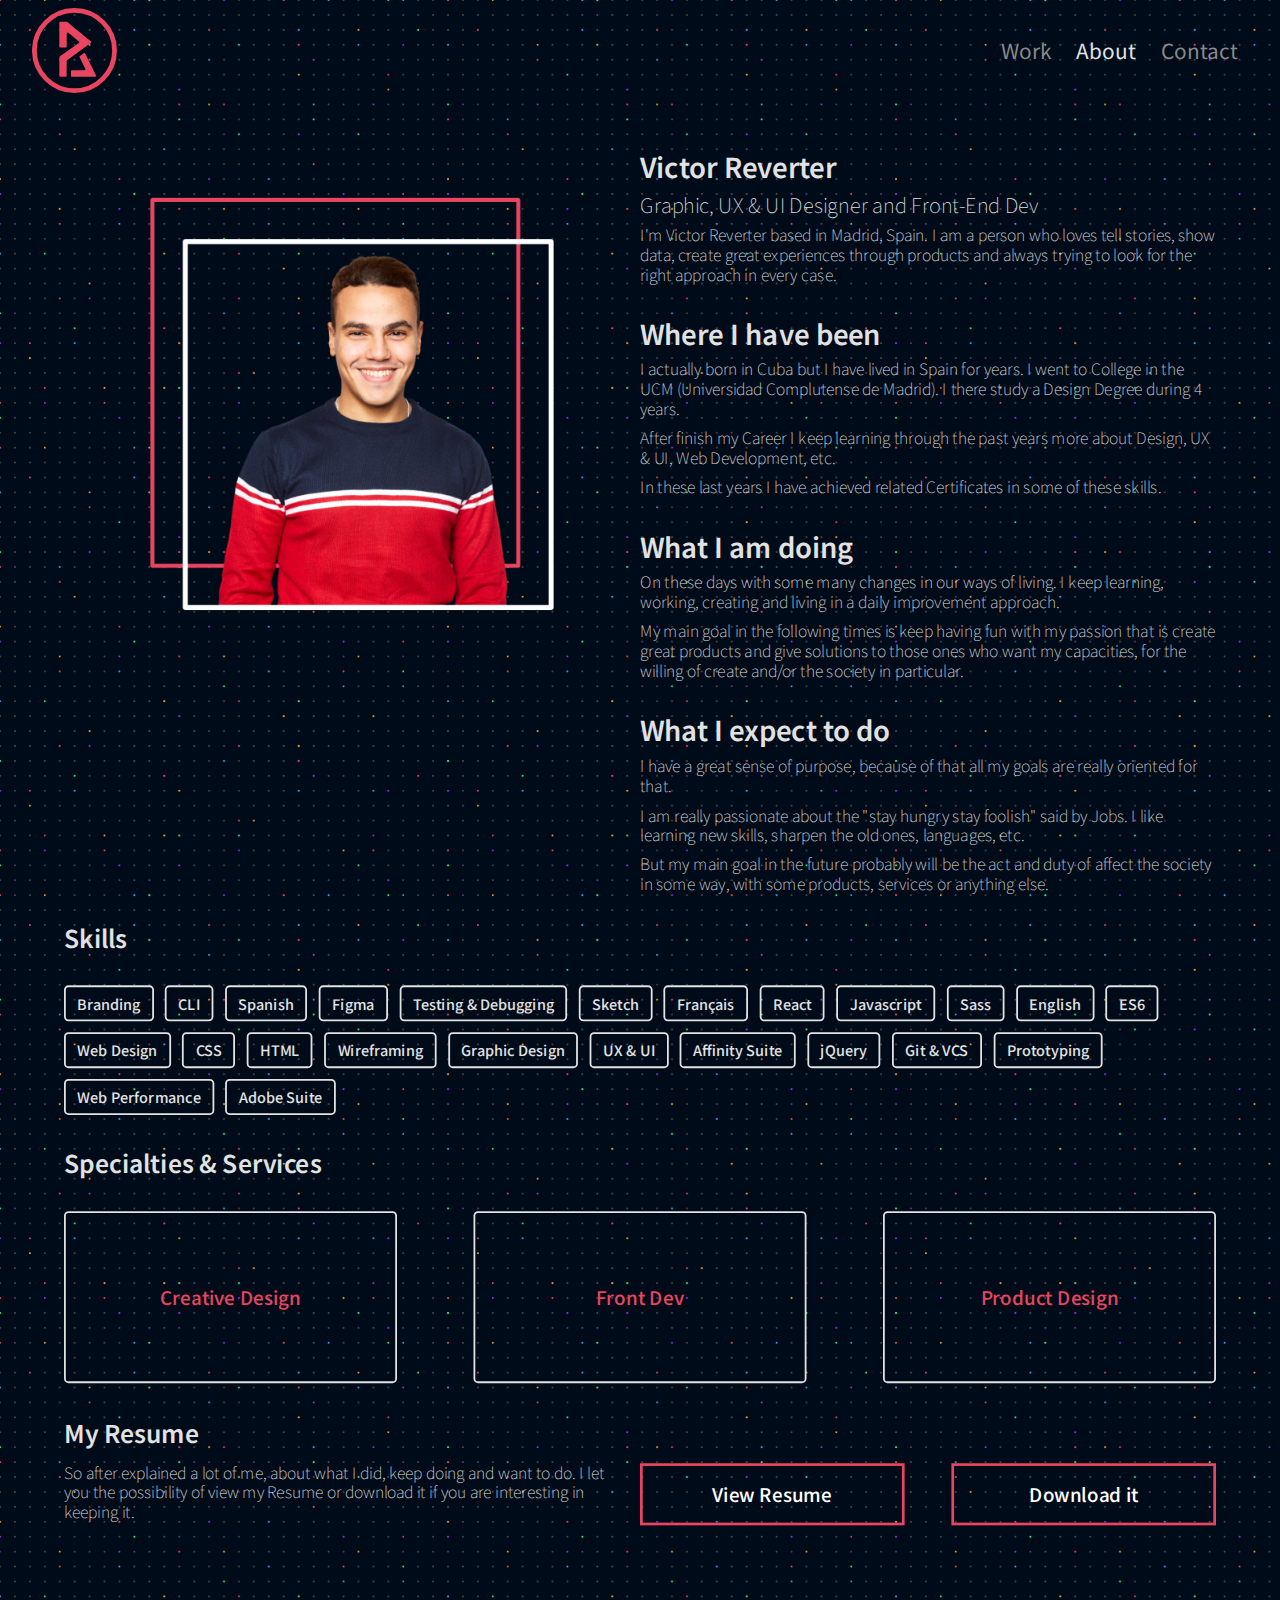
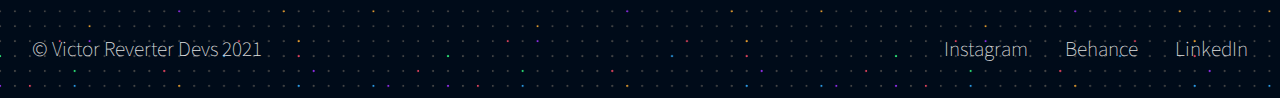
==== about.html @ 56463c19 "first commit" ====
<!DOCTYPE html>
<html lang="en">
<head>
    <title>Victor Reverter</title>
    <meta charset="UTF-8">
    <meta name="viewport" content="width=device-width, initial-scale=1.0">

    <!-- Favicon -->
    <link rel="shortcut icon" type="image/x-icon" href="favicon.png"/>

    <!-- Styles -->
    <link rel="stylesheet" href="css/styles.css">
    <link rel="stylesheet" href="css/about-styles.css">

</head>
<body>
    <div class="wrap">
    
        <div class="head-container">
            <a href="index.html" class="logo-home">
                <svg width="30px" height="30px" viewBox="0 0 53 53" version="1.1" xmlns="http://www.w3.org/2000/svg" xmlns:xlink="http://www.w3.org/1999/xlink" xml:space="preserve" xmlns:serif="http://www.serif.com/" style="fill-rule:evenodd;clip-rule:evenodd;stroke-linecap:round;stroke-linejoin:round;stroke-miterlimit:1.5;">
                    <g transform="matrix(1,0,0,1,-3000.63,-14.6824)">
                        <g transform="matrix(0.444829,0,0,0.444829,2985.94,0)">
                            <g id="Logo" transform="matrix(0.339375,0,0,0.339375,-81.1976,-37.7575)">
                                <g id="Elipse" transform="matrix(1,0,0,1,-13.9553,-10.7969)">
                                    <circle cx="525.955" cy="394.797" r="165.55" style="fill:transparent;stroke:rgb(233,69,96);stroke-width:19.87px;"/>
                                </g>
                                <g id="Icon" transform="matrix(0.741509,0,0,0.741509,197.862,122.948)">
                                    <path d="M339.366,196.997C339.366,195.492 339.964,194.048 341.029,192.983C342.093,191.918 343.537,191.32 345.043,191.32C354.458,191.32 372.876,191.32 379.011,191.32C380.331,191.32 381.61,191.78 382.627,192.622C396,203.676 490.642,281.907 514.859,301.924C516.21,303.041 516.97,304.72 516.916,306.472C516.863,308.224 516.004,309.853 514.587,310.886C490.294,328.605 398.592,395.489 382.799,407.008C381.339,408.073 380.473,409.77 380.467,411.577C380.429,424.234 380.274,475.117 380.221,492.246C380.212,495.375 377.673,497.906 374.544,497.906L345.043,497.906C343.537,497.906 342.093,497.308 341.029,496.243C339.964,495.178 339.366,493.734 339.366,492.229C339.366,472.246 339.366,405.565 339.366,390.745C339.366,388.903 340.259,387.177 341.761,386.112C355.716,376.226 426.644,325.979 447.96,310.878C449.404,309.855 450.288,308.217 450.352,306.449C450.415,304.68 449.65,302.983 448.283,301.86C435.613,291.448 405.173,266.433 389.757,253.764C388.061,252.37 385.713,252.079 383.728,253.017C381.742,253.955 380.476,255.954 380.476,258.15C380.476,277.652 380.476,315.458 380.476,329.771C380.476,331.277 379.878,332.721 378.813,333.785C377.749,334.85 376.305,335.448 374.799,335.448C366.956,335.448 352.886,335.448 345.043,335.448C343.537,335.448 342.093,334.85 341.029,333.785C339.964,332.721 339.366,331.277 339.366,329.771C339.366,306.696 339.366,220.072 339.366,196.997ZM478.846,461.947C480.856,461.947 482.724,460.908 483.783,459.199C484.842,457.491 484.943,455.356 484.048,453.555C475.961,437.271 458.396,401.903 452.272,389.572C451.023,387.056 451.753,384.007 454.006,382.329C459.299,378.388 468.803,371.313 474.859,366.803C476.242,365.774 478.011,365.411 479.688,365.815C481.364,366.219 482.775,367.346 483.537,368.892C494.376,390.862 530.72,464.532 543.051,489.527C543.939,491.328 543.835,493.459 542.775,495.164C541.715,496.869 539.85,497.906 537.842,497.906C510.642,497.906 432.04,497.906 409.998,497.906C406.79,497.906 404.189,495.305 404.189,492.097C404.189,485.399 404.189,474.454 404.189,467.756C404.189,466.216 404.801,464.738 405.891,463.649C406.98,462.559 408.457,461.947 409.998,461.947C424.311,461.947 461.377,461.947 478.846,461.947Z" style="fill:rgb(233,69,96);"/>
                                </g>
                            </g>
                        </g>
                    </g>
                </svg>
            </a>

            <div class="menus-container">
                <div id="menuDesktop" class="desktop-menu"></div>
                <div id="menuContainer" class="menu-btn">
                    <div class="menu-btn-burguer"></div>
                </div>
                <!-- <div class="bulb light-bulb"></div> -->
            </div>
        </div>
        
        <div id="menuOptions" class="menu-options"></div>

        <div class="main-container">
            <div class="contact-pic"></div>
            
            <div class="text-container">
                <h2 class="title-block">Victor Reverter</h2>
                <h4 class="subtitle-block">Graphic, UX & UI Designer and Front-End Dev</h4>
                <p class="paragraph-block">I'm Victor Reverter based in Madrid, Spain. I am a person who loves tell stories, show data, create great experiences through products and always trying to look for the right approach in every case.</p>
                
                <h2 class="title-block">Where I have been</h2>
                <p class="paragraph-block">I actually born in Cuba but I have lived in Spain for years. I went to College in the UCM (Universidad Complutense de Madrid). I there study a Design Degree during 4 years.</p>
                <p class="paragraph-block">After finish my Career I keep learning through the past years more about Design, UX & UI, Web Development, etc.</p>
                <p class="paragraph-block">In these last years I have achieved related Certificates in some of these skills.</p>

                <h2 class="title-block">What I am doing</h2>
                <p class="paragraph-block">On these days with some many changes in our ways of living. I keep learning, working, creating and living in a daily improvement approach.</p>
                <p class="paragraph-block">My main goal in the following times is keep having fun with my passion that is create great products and give solutions to those ones who want my capacities, for the willing of create and/or the society in particular.</p>

                <h2 class="title-block">What I expect to do</h2>
                <p class="paragraph-block">I have a great sense of purpose, because of that all my goals are really oriented for that.</p>
                <p class="paragraph-block">I am really passionate about the "stay hungry stay foolish" said by Jobs. I like learning new skills, sharpen the old ones, languages, etc.</p>
                <p class="paragraph-block">But my main goal in the future probably will be the act and duty of affect the society in some way, with some products, services or anything else.</p>
                
                <!-- <div class="container-btn">
                    <a href="mailto:victormanuel.cuba@gmail.com" class="contact-btn btn-gradient">Email me</a>
                </div> -->
            </div>

            <div class="skills-container">
                <h2 class="skills-title">Skills</h2>
                <div class="skills-block">
                    <div class="skills-item">Branding</div>
                    <div class="skills-item">CLI</div>
                    <div class="skills-item">Spanish</div>
                    <div class="skills-item">Figma</div>
                    <div class="skills-item">Testing & Debugging</div>
                    <div class="skills-item">Sketch</div>
                    <div class="skills-item">Français</div>
                    <div class="skills-item">React</div>
                    <div class="skills-item">Javascript</div>
                    <div class="skills-item">Sass</div>
                    <div class="skills-item">English</div>
                    <div class="skills-item">ES6</div>
                    <div class="skills-item">Web Design</div>
                    <div class="skills-item">CSS</div>
                    <div class="skills-item">HTML</div>
                    <div class="skills-item">Wireframing</div>
                    <div class="skills-item">Graphic Design</div>
                    <div class="skills-item">UX & UI</div>
                    <div class="skills-item">Affinity Suite</div>
                    <div class="skills-item">jQuery</div>
                    <div class="skills-item">Git & VCS</div>
                    <div class="skills-item">Prototyping</div>
                    <div class="skills-item">Web Performance</div>
                    <div class="skills-item">Adobe Suite</div>
                </div>
            </div>

            <div class="specs-container">
                <h2 class="specs-title">Specialties & Services</h2>
                <div class="specs-block">
                    <div class="specs-item">Creative Design</div>
                    <div class="specs-item">Front Dev</div>
                    <div class="specs-item">Product Design</div>
                </div>
            </div>

            <div class="resume-container">
                <h2 class="resume-title-block">My Resume</h2>
                <p class="resume-paragraph-block">So after explained a lot of me, about what I did, keep doing and want to do. I let you the possibility of view my Resume or download it if you are interesting in keeping it.</p>
                
                <div class="resume-btn-container">
                    <a href="VictorReverterResume.pdf" class="resume-btn btn-gradient" target="_blank">View Resume</a>
                    <a href="VictorReverterResume.pdf" class="resume-btn btn-gradient" download>Download it</a>
                </div>
            </div>

        </div>

        <div id="footer"></div>
    </div>

</body>

<!-- Personal JS -->
<script src="js/header.js"></script>
<script src="js/script.js"></script>
<script>
    const ABOUT_D_LINK = document.querySelector('#about-d-link');
    const ABOUT_M_LINK = document.querySelector('#about-m-link');

    ABOUT_D_LINK.classList.add('l-m-d-active');
    ABOUT_M_LINK.classList.add('l-m-m-active');    
</script>
</html>
---- css/styles.css ----
/*! normalize.css v8.0.0 | MIT License | github.com/necolas/normalize.css */@import url("https://fonts.googleapis.com/css2?family=Noto+Sans+JP:wght@100;300;400;500;700;900&display=swap");html{line-height:1.15;-webkit-text-size-adjust:100%}body{margin:0}h1{font-size:2em;margin:0.67em 0}hr{-webkit-box-sizing:content-box;box-sizing:content-box;height:0;overflow:visible}pre{font-family:monospace, monospace;font-size:1em}a{background-color:transparent}abbr[title]{border-bottom:none;text-decoration:underline;-webkit-text-decoration:underline dotted;text-decoration:underline dotted}b,strong{font-weight:bolder}code,kbd,samp{font-family:monospace, monospace;font-size:1em}small{font-size:80%}sub,sup{font-size:75%;line-height:0;position:relative;vertical-align:baseline}sub{bottom:-0.25em}sup{top:-0.5em}img{border-style:none}button,input,optgroup,select,textarea{font-family:inherit;font-size:100%;line-height:1.15;margin:0}button,input{overflow:visible}button,select{text-transform:none}button,[type="button"],[type="reset"],[type="submit"]{-webkit-appearance:button}button::-moz-focus-inner,[type="button"]::-moz-focus-inner,[type="reset"]::-moz-focus-inner,[type="submit"]::-moz-focus-inner{border-style:none;padding:0}button:-moz-focusring,[type="button"]:-moz-focusring,[type="reset"]:-moz-focusring,[type="submit"]:-moz-focusring{outline:1px dotted ButtonText}fieldset{padding:0.35em 0.75em 0.625em}legend{-webkit-box-sizing:border-box;box-sizing:border-box;color:inherit;display:table;max-width:100%;padding:0;white-space:normal}progress{vertical-align:baseline}textarea{overflow:auto}[type="checkbox"],[type="radio"]{-webkit-box-sizing:border-box;box-sizing:border-box;padding:0}[type="number"]::-webkit-inner-spin-button,[type="number"]::-webkit-outer-spin-button{height:auto}[type="search"]{-webkit-appearance:textfield;outline-offset:-2px}[type="search"]::-webkit-search-decoration{-webkit-appearance:none}::-webkit-file-upload-button{-webkit-appearance:button;font:inherit}details{display:block}summary{display:list-item}template{display:none}[hidden]{display:none}html,body,div,span,applet,object,iframe,h1,h2,h3,h4,h5,h6,p,blockquote,pre,a,abbr,acronym,address,big,cite,code,del,dfn,em,img,ins,kbd,q,s,samp,small,strike,strong,sub,sup,tt,var,b,u,i,center,dl,dt,dd,ol,ul,li,fieldset,form,label,legend,table,caption,tbody,tfoot,thead,tr,th,td,article,aside,canvas,details,embed,figure,figcaption,footer,header,hgroup,menu,nav,output,ruby,section,summary,time,mark,audio,video{margin:0;padding:0;border:0;font-size:100%;font:inherit;vertical-align:baseline}article,aside,details,figcaption,figure,footer,header,hgroup,menu,nav,section{display:block}body{line-height:1}ol,ul{list-style:none}blockquote,q{quotes:none}blockquote:before,blockquote:after,q:before,q:after{content:'';content:none}table{border-collapse:collapse;border-spacing:0}html,body{display:block;width:100%;min-height:100vh !important;background:url("../img/DarkBg.png");background-repeat:repeat;background-size:100%}.wrap{font-family:'Noto Sans JP', sans-serif !important;position:relative;min-height:100vh;overflow:hidden}a{text-decoration:none}.head-container{display:-webkit-box;display:-ms-flexbox;display:flex;-webkit-box-orient:horizontal;-webkit-box-direction:normal;-ms-flex-direction:row;flex-direction:row;-webkit-box-align:center;-ms-flex-align:center;align-items:center;-webkit-box-pack:justify;-ms-flex-pack:justify;justify-content:space-between;width:95%;max-width:1280px;padding:0.5em 0;margin:0 auto;z-index:30}.head-container .logo-home svg{width:55px;height:55px}.head-container .menus-container{display:-webkit-box;display:-ms-flexbox;display:flex;-webkit-box-orient:horizontal;-webkit-box-direction:normal;-ms-flex-direction:row;flex-direction:row;-webkit-box-align:center;-ms-flex-align:center;align-items:center}.head-container .menu-btn{position:relative;display:-webkit-box;display:-ms-flexbox;display:flex;-webkit-box-pack:end;-ms-flex-pack:end;justify-content:flex-end;-webkit-box-align:center;-ms-flex-align:center;align-items:center;width:50px;height:50px;cursor:pointer;-webkit-transition:all .5s ease-in-out;transition:all .5s ease-in-out;z-index:100}.head-container .menu-btn .menu-btn-burguer{width:40px;height:4px;background:#fff;border-radius:5px;-webkit-transition:all .5s ease-in-out;transition:all .5s ease-in-out}.head-container .menu-btn .menu-btn-burguer::before,.head-container .menu-btn .menu-btn-burguer::after{content:"";position:absolute;width:30px;height:4px;background:#fff;border-radius:5px;-webkit-transition:all .5s ease-in-out;transition:all .5s ease-in-out}.head-container .menu-btn .menu-btn-burguer::before{-webkit-transform:translateX(10px) translateY(-10px);transform:translateX(10px) translateY(-10px)}.head-container .menu-btn .menu-btn-burguer::after{-webkit-transform:translateX(10px) translateY(10px);transform:translateX(10px) translateY(10px)}.head-container .desktop-menu{display:none}.head-container .desktop-menu .link-menu-desktop{padding:0.5em;font-size:1.3em;color:#898989;text-decoration:none}.head-container .desktop-menu .link-menu-desktop:hover{color:#e2e2e2}.head-container .desktop-menu .l-m-d-active{color:#e2e2e2}.head-container .menu-btn.open .menu-btn-burguer{-webkit-transform:translateX(-45px);transform:translateX(-45px);background:transparent}.head-container .menu-btn.open .menu-btn-burguer::before{-webkit-transform:rotate(45deg) translate(40px, -40px);transform:rotate(45deg) translate(40px, -40px)}.head-container .menu-btn.open .menu-btn-burguer::after{-webkit-transform:rotate(-45deg) translate(40px, 40px);transform:rotate(-45deg) translate(40px, 40px)}.head-container .bulb{width:24px;height:55px;margin:0 0 0 10px;background:red}.head-container .light-bulb{background:url("../img/BulbLight.png");background-size:contain;background-position:center;background-repeat:no-repeat}.head-container .dark-bulb{background:url("../img/DarkBg.png");background-size:contain;background-position:center;background-repeat:no-repeat}.menu-options{display:block;width:100%;height:100vh;background:url("../img/DarkBg.png");background-repeat:repeat;background-size:100%;-webkit-transition:.5s;transition:.5s;position:absolute;top:0;left:-110%;-webkit-transform:translate(0, 0);transform:translate(0, 0);z-index:20}.menu-options .links-container{display:-webkit-box;display:-ms-flexbox;display:flex;-webkit-box-orient:vertical;-webkit-box-direction:normal;-ms-flex-direction:column;flex-direction:column;-webkit-box-align:center;-ms-flex-align:center;align-items:center;width:90%;position:absolute;top:35%;left:50%;-webkit-transform:translate(-50%, -50%);transform:translate(-50%, -50%);opacity:0;-webkit-transition:.6s ease-in-out;transition:.6s ease-in-out}.menu-options .links-container .link-menu{font-size:1.7em;font-weight:500;margin:0.6em 0;color:#898989;-webkit-transition:.25s ease-in-out;transition:.25s ease-in-out}.menu-options .links-container .link-menu:hover{color:#e2e2e2;-webkit-transition:.1s ease-in-out;transition:.1s ease-in-out}.menu-options .links-container .selected{color:#e2e2e2;border-bottom:4px solid #fff;-webkit-transition:.25s ease-in-out;transition:.25s ease-in-out}.menu-options .links-container .l-m-m-active{color:#e2e2e2}.menu-mobile-open{left:0%}.menu-mobile-open .links-container{opacity:1;-webkit-transition:.6s ease-in-out;transition:.6s ease-in-out}.btn-gradient{border:none;display:inline-block;color:white;border:3px solid #E94560;position:relative;z-index:1;-webkit-transition:0.3s ease-in-out;transition:0.3s ease-in-out;cursor:pointer}.btn-gradient:hover{background:rgba(233,69,96,0.2)}.regular-container{display:block;width:100%}.sub-category-container{display:block;width:100%;height:100vh;position:relative}.sub-category-container .title-sub{display:block;width:100%}.sub-category-container .subtitle-sub{width:100%;color:#e2e2e2;font-weight:100}.scroll-indicator{display:block;width:20px;height:40px;position:absolute;bottom:3%;left:50%;-webkit-transform:translate(-50%, 0%);transform:translate(-50%, 0%);border:2px solid #fff;border-radius:15px}.scroll-indicator .ball-indicator{display:block;width:7px;height:7px;background:#fff;border-radius:10px;position:absolute;top:75%;left:50%;-webkit-transform:translate(-50%, -50%);transform:translate(-50%, -50%);-webkit-animation:animateScrollIndicator 1s infinite ease-in-out;animation:animateScrollIndicator 1s infinite ease-in-out}#footer{display:-webkit-box;display:-ms-flexbox;display:flex;-webkit-box-orient:vertical;-webkit-box-direction:normal;-ms-flex-direction:column;flex-direction:column;-webkit-box-align:center;-ms-flex-align:center;align-items:center;width:95%;max-width:1280px;margin:0 auto;padding:2em 0}#footer .container-links{display:-webkit-box;display:-ms-flexbox;display:flex;-webkit-box-orient:horizontal;-webkit-box-direction:normal;-ms-flex-direction:row;flex-direction:row;-webkit-box-align:center;-ms-flex-align:center;align-items:center;-webkit-box-pack:justify;-ms-flex-pack:justify;justify-content:space-between;width:100%;padding:0.5em 0}#footer .container-links a{font-size:1em;color:#e2e2e2;font-weight:100}#footer .copyright{font-size:1em;color:#e2e2e2;font-weight:100;padding:1em 0 0.5em}@media (min-width: 667px) and (min-height: 375px) and (orientation: landscape){#footer{-webkit-box-orient:horizontal;-webkit-box-direction:reverse;-ms-flex-direction:row-reverse;flex-direction:row-reverse;-webkit-box-align:center;-ms-flex-align:center;align-items:center;-webkit-box-pack:justify;-ms-flex-pack:justify;justify-content:space-between}#footer .container-links{width:50%}#footer .copyright{padding:initial}}@media (min-width: 812px) and (min-height: 375px) and (orientation: landscape){#footer .container-links{width:35%}}@media (min-width: 750px) and (min-height: 1024px){html,body{background-size:60%}.left-panel,.right-panel{background-size:120% !important}.head-container .logo-home svg{width:75px;height:75px}.head-container .desktop-menu{display:block}.head-container .menu-btn{display:none}#footer{padding:4em 0 2em}#footer .container-links a{font-size:1.4em}#footer .copyright{font-size:1.4em}}@media (min-width: 1024px) and (min-height: 750px) and (orientation: landscape){html,body{background-size:50%}.left-panel,.right-panel{background-size:100% !important}.head-container .logo-home svg{width:85px;height:85px}.head-container .desktop-menu{display:block}.head-container .menu-btn{display:none}#footer{padding:5em 0 2em}#footer .container-links{width:30%}}@media (min-width: 1024px) and (min-height: 1366px){html,body{background-size:50%}.left-panel,.right-panel{background-size:100% !important}.head-container .logo-home svg{width:90px;height:90px}.head-container .desktop-menu .link-menu-desktop{font-size:1.6em}#footer{padding:8em 0 2em}#footer .container-links a{font-size:1.7em}#footer .copyright{font-size:1.7em}}@media (min-width: 1366px) and (min-height: 1024px) and (orientation: landscape){.head-container .desktop-menu .link-menu-desktop{font-size:1.8em}#footer{padding:9em 0 2em}#footer .container-links{width:30%}#footer .container-links a{font-size:1.7em}#footer .copyright{font-size:1.7em}}@media (min-width: 1280px){html,body{background-size:35%}.left-panel,.right-panel{background-size:70% !important}#footer .container-links{width:25%}#footer .container-links a{font-size:1.2em}#footer .copyright{font-size:1.2em}}
/*# sourceMappingURL=styles.css.map */
---- css/about-styles.css ----
/*! normalize.css v8.0.0 | MIT License | github.com/necolas/normalize.css */html{line-height:1.15;-webkit-text-size-adjust:100%}body{margin:0}h1{font-size:2em;margin:0.67em 0}hr{-webkit-box-sizing:content-box;box-sizing:content-box;height:0;overflow:visible}pre{font-family:monospace, monospace;font-size:1em}a{background-color:transparent}abbr[title]{border-bottom:none;text-decoration:underline;-webkit-text-decoration:underline dotted;text-decoration:underline dotted}b,strong{font-weight:bolder}code,kbd,samp{font-family:monospace, monospace;font-size:1em}small{font-size:80%}sub,sup{font-size:75%;line-height:0;position:relative;vertical-align:baseline}sub{bottom:-0.25em}sup{top:-0.5em}img{border-style:none}button,input,optgroup,select,textarea{font-family:inherit;font-size:100%;line-height:1.15;margin:0}button,input{overflow:visible}button,select{text-transform:none}button,[type="button"],[type="reset"],[type="submit"]{-webkit-appearance:button}button::-moz-focus-inner,[type="button"]::-moz-focus-inner,[type="reset"]::-moz-focus-inner,[type="submit"]::-moz-focus-inner{border-style:none;padding:0}button:-moz-focusring,[type="button"]:-moz-focusring,[type="reset"]:-moz-focusring,[type="submit"]:-moz-focusring{outline:1px dotted ButtonText}fieldset{padding:0.35em 0.75em 0.625em}legend{-webkit-box-sizing:border-box;box-sizing:border-box;color:inherit;display:table;max-width:100%;padding:0;white-space:normal}progress{vertical-align:baseline}textarea{overflow:auto}[type="checkbox"],[type="radio"]{-webkit-box-sizing:border-box;box-sizing:border-box;padding:0}[type="number"]::-webkit-inner-spin-button,[type="number"]::-webkit-outer-spin-button{height:auto}[type="search"]{-webkit-appearance:textfield;outline-offset:-2px}[type="search"]::-webkit-search-decoration{-webkit-appearance:none}::-webkit-file-upload-button{-webkit-appearance:button;font:inherit}details{display:block}summary{display:list-item}template{display:none}[hidden]{display:none}html,body,div,span,applet,object,iframe,h1,h2,h3,h4,h5,h6,p,blockquote,pre,a,abbr,acronym,address,big,cite,code,del,dfn,em,img,ins,kbd,q,s,samp,small,strike,strong,sub,sup,tt,var,b,u,i,center,dl,dt,dd,ol,ul,li,fieldset,form,label,legend,table,caption,tbody,tfoot,thead,tr,th,td,article,aside,canvas,details,embed,figure,figcaption,footer,header,hgroup,menu,nav,output,ruby,section,summary,time,mark,audio,video{margin:0;padding:0;border:0;font-size:100%;font:inherit;vertical-align:baseline}article,aside,details,figcaption,figure,footer,header,hgroup,menu,nav,section{display:block}body{line-height:1}ol,ul{list-style:none}blockquote,q{quotes:none}blockquote:before,blockquote:after,q:before,q:after{content:'';content:none}table{border-collapse:collapse;border-spacing:0}.head-container{opacity:1;top:0%}.main-container{display:-webkit-box;display:-ms-flexbox;display:flex;-webkit-box-orient:vertical;-webkit-box-direction:normal;-ms-flex-direction:column;flex-direction:column;-webkit-box-align:center;-ms-flex-align:center;align-items:center;width:100%;max-width:1280px;margin:-90px auto -90px;padding:0 0 0;-webkit-transform:scale(0.9);transform:scale(0.9);z-index:10}.main-container .text-container{display:block;width:100%}.main-container .text-container .title-block{display:block;width:100%;text-align:left;color:#e2e2e2;font-weight:600;padding:1.2em 0 0.2em;font-size:1.7em}.main-container .text-container .subtitle-block{display:block;width:100%;text-align:left;color:#e2e2e2;font-weight:100;padding:0.4em 0 0.2em;font-size:1.1em}.main-container .text-container .paragraph-block{display:block;width:100%;text-align:left;color:#e2e2e2;font-weight:100;padding:0.4em 0 0.2em;font-size:0.95em;line-height:1.25em}.main-container .text-container .sub-paragraph{display:block;width:100%;text-align:center;color:#e2e2e2;font-weight:100;padding:1em 0;font-size:1em;line-height:1.2em}.main-container .text-container .sub-paragraph .email-resalte{color:#E94560}.main-container .text-container .container-btn{display:block;width:100%;padding:1em 0 0.5em}.main-container .text-container .container-btn .contact-btn{display:block;width:70%;margin:0 auto;font-size:1em;padding:1em 0.3em;font-weight:500;text-align:center}.main-container .skills-container{display:block;width:100%;cursor:pointer}.main-container .skills-container .skills-title{display:block;width:100%;text-align:left;color:#e2e2e2;font-weight:600;padding:1.2em 0;font-size:1.7em}.main-container .skills-container .skills-block{display:-webkit-box;display:-ms-flexbox;display:flex;-webkit-box-orient:horizontal;-webkit-box-direction:normal;-ms-flex-direction:row;flex-direction:row;-webkit-box-pack:start;-ms-flex-pack:start;justify-content:flex-start;-ms-flex-wrap:wrap;flex-wrap:wrap;width:100%}.main-container .skills-container .skills-block .skills-item{margin:0.4em 0.8em 0.4em 0;padding:0.6em 0.8em;color:#e2e2e2;font-size:1em;font-weight:500;border:2px solid #e2e2e2;border-radius:5px}.main-container .skills-container .skills-block .skills-item-active{background:#E94560;color:#e2e2e2}.main-container .specs-container{display:block;width:100%;cursor:pointer;-webkit-transition:0.5s;transition:0.5s}.main-container .specs-container .specs-title{display:block;width:100%;text-align:left;color:#e2e2e2;font-weight:600;padding:1.2em 0;font-size:1.7em}.main-container .specs-container .specs-block{display:-webkit-box;display:-ms-flexbox;display:flex;-webkit-box-orient:horizontal;-webkit-box-direction:normal;-ms-flex-direction:row;flex-direction:row;-webkit-box-pack:justify;-ms-flex-pack:justify;justify-content:space-between;-ms-flex-wrap:wrap;flex-wrap:wrap;width:100%}.main-container .specs-container .specs-block .specs-item{display:block;width:100%;margin:0.4em 0;padding:3em 0.8em;font-size:1.3em;font-weight:500;text-align:center;color:#E94560;border:2px solid #e2e2e2;border-radius:5px}.main-container .resume-container{display:block;width:100%}.main-container .resume-container .resume-title-block{display:block;width:100%;text-align:left;color:#e2e2e2;font-weight:600;padding:1.2em 0 0.2em;font-size:1.7em}.main-container .resume-container .resume-paragraph-block{display:block;width:100%;text-align:left;color:#e2e2e2;font-weight:100;padding:0.4em 0 0.2em;font-size:0.95em;line-height:1.25em}.main-container .resume-container .resume-btn-container{display:-webkit-box;display:-ms-flexbox;display:flex;-webkit-box-orient:horizontal;-webkit-box-direction:normal;-ms-flex-direction:row;flex-direction:row;-webkit-box-align:center;-ms-flex-align:center;align-items:center;-webkit-box-pack:justify;-ms-flex-pack:justify;justify-content:space-between;width:100%;padding:1em 0 0.5em}.main-container .resume-container .resume-btn-container .resume-btn{display:block;width:45%;font-size:1em;padding:1em 0;font-weight:500;text-align:center}.contact-pic{display:block;width:100%;min-height:50vh;margin:0 auto 0;background:url("../img/AboutPicture.png");background-position:top center;background-size:contain;background-repeat:no-repeat;z-index:5;-webkit-animation:animPicture 2s infinite ease-in-out;animation:animPicture 2s infinite ease-in-out}@media (orientation: landscape){.main-container{-webkit-box-align:start;-ms-flex-align:start;align-items:flex-start;-webkit-box-orient:horizontal;-webkit-box-direction:normal;-ms-flex-direction:row;flex-direction:row;-ms-flex-wrap:wrap;flex-wrap:wrap}.main-container .text-container{width:55%}.contact-pic{width:45%;min-height:70vh}}@media (min-width: 736px) and (min-height: 414px) and (orientation: landscape){.main-container{margin:-60px auto 0}.main-container .specs-container .specs-block .specs-item{width:26%}.main-container .resume-container{display:-webkit-box;display:-ms-flexbox;display:flex;-webkit-box-orient:horizontal;-webkit-box-direction:normal;-ms-flex-direction:row;flex-direction:row;-ms-flex-wrap:wrap;flex-wrap:wrap;-webkit-box-align:center;-ms-flex-align:center;align-items:center;-webkit-box-pack:justify;-ms-flex-pack:justify;justify-content:space-between}.main-container .resume-container .resume-paragraph-block{width:50%}.main-container .resume-container .resume-btn-container{width:50%}}@media (min-width: 812px) and (min-height: 375px) and (orientation: landscape){.main-container{margin:-60px auto 0}.main-container .specs-container .specs-block .specs-item{width:26%}.main-container .resume-container{display:-webkit-box;display:-ms-flexbox;display:flex;-webkit-box-orient:horizontal;-webkit-box-direction:normal;-ms-flex-direction:row;flex-direction:row;-ms-flex-wrap:wrap;flex-wrap:wrap;-webkit-box-align:center;-ms-flex-align:center;align-items:center;-webkit-box-pack:justify;-ms-flex-pack:justify;justify-content:space-between}.main-container .resume-container .resume-paragraph-block{width:48%}.main-container .resume-container .resume-btn-container{width:50%}}@media (min-width: 750px) and (min-height: 1024px){.main-container .text-container .title-block{font-size:1.9em}.main-container .text-container .subtitle-block{font-size:1.4em}.main-container .text-container .paragraph-block{font-size:1.1em}.main-container .specs-container .specs-block .specs-item{width:26%}.main-container .resume-container{display:-webkit-box;display:-ms-flexbox;display:flex;-webkit-box-orient:horizontal;-webkit-box-direction:normal;-ms-flex-direction:row;flex-direction:row;-ms-flex-wrap:wrap;flex-wrap:wrap;-webkit-box-align:center;-ms-flex-align:center;align-items:center;-webkit-box-pack:justify;-ms-flex-pack:justify;justify-content:space-between}.main-container .resume-container .resume-title-block{padding:1.2em 0 0.8em}.main-container .resume-container .resume-paragraph-block{width:48%;font-size:1.1em}.main-container .resume-container .resume-btn-container{width:50%}.main-container .resume-container .resume-btn-container .resume-btn{font-size:1.3em}}@media (min-width: 1024px) and (min-height: 750px) and (orientation: landscape){.contact-pic{width:45%;background-position:center}.main-container{margin:-60px auto -60px}.main-container .text-container{width:50%}.main-container .text-container .title-block{font-size:1.9em}.main-container .text-container .subtitle-block{font-size:1.4em}.main-container .text-container .paragraph-block{font-size:1.1em}.main-container .specs-container .specs-block .specs-item{padding:4em 0.8em}.main-container .resume-container .resume-paragraph-block{font-size:1.1em}.main-container .resume-container .resume-btn-container{width:50%}.main-container .resume-container .resume-btn-container .resume-btn{font-size:1.3em}}@media (min-width: 1024px) and (min-height: 1366px){.main-container .text-container .title-block{font-size:2.4em}.main-container .text-container .subtitle-block{font-size:1.8em}.main-container .text-container .paragraph-block{font-size:1.3em;line-height:1.5em}.main-container .skills-container .skills-title{font-size:2.4em}.main-container .skills-container .skills-block .skills-item{font-size:1.4em;border:4px solid #e2e2e2;border-radius:10px}.main-container .specs-container .specs-block .specs-item{font-size:1.7em;padding:3.4em 0.8em;border:4px solid #e2e2e2;border-radius:10px}.main-container .resume-container .resume-title-block{font-size:2.4em}.main-container .resume-container .resume-paragraph-block{font-size:1.3em;line-height:1.5em}.main-container .resume-container .resume-btn-container .resume-btn{font-size:1.3em}}@media (min-width: 1366px) and (min-height: 1024px) and (orientation: landscape){.main-container .text-container .title-block{font-size:2.4em}.main-container .text-container .subtitle-block{font-size:1.8em}.main-container .text-container .paragraph-block{font-size:1.3em;line-height:1.5em}.main-container .skills-container .skills-block .skills-item{font-size:1.2em}.main-container .resume-container .resume-title-block{font-size:2.4em}.main-container .resume-container .resume-paragraph-block{font-size:1.3em;line-height:1.5em}.main-container .resume-container .resume-btn-container .resume-btn{font-size:1.3em}}@media (min-width: 1280px){.contact-pic{width:35%}}
/*# sourceMappingURL=about-styles.css.map */
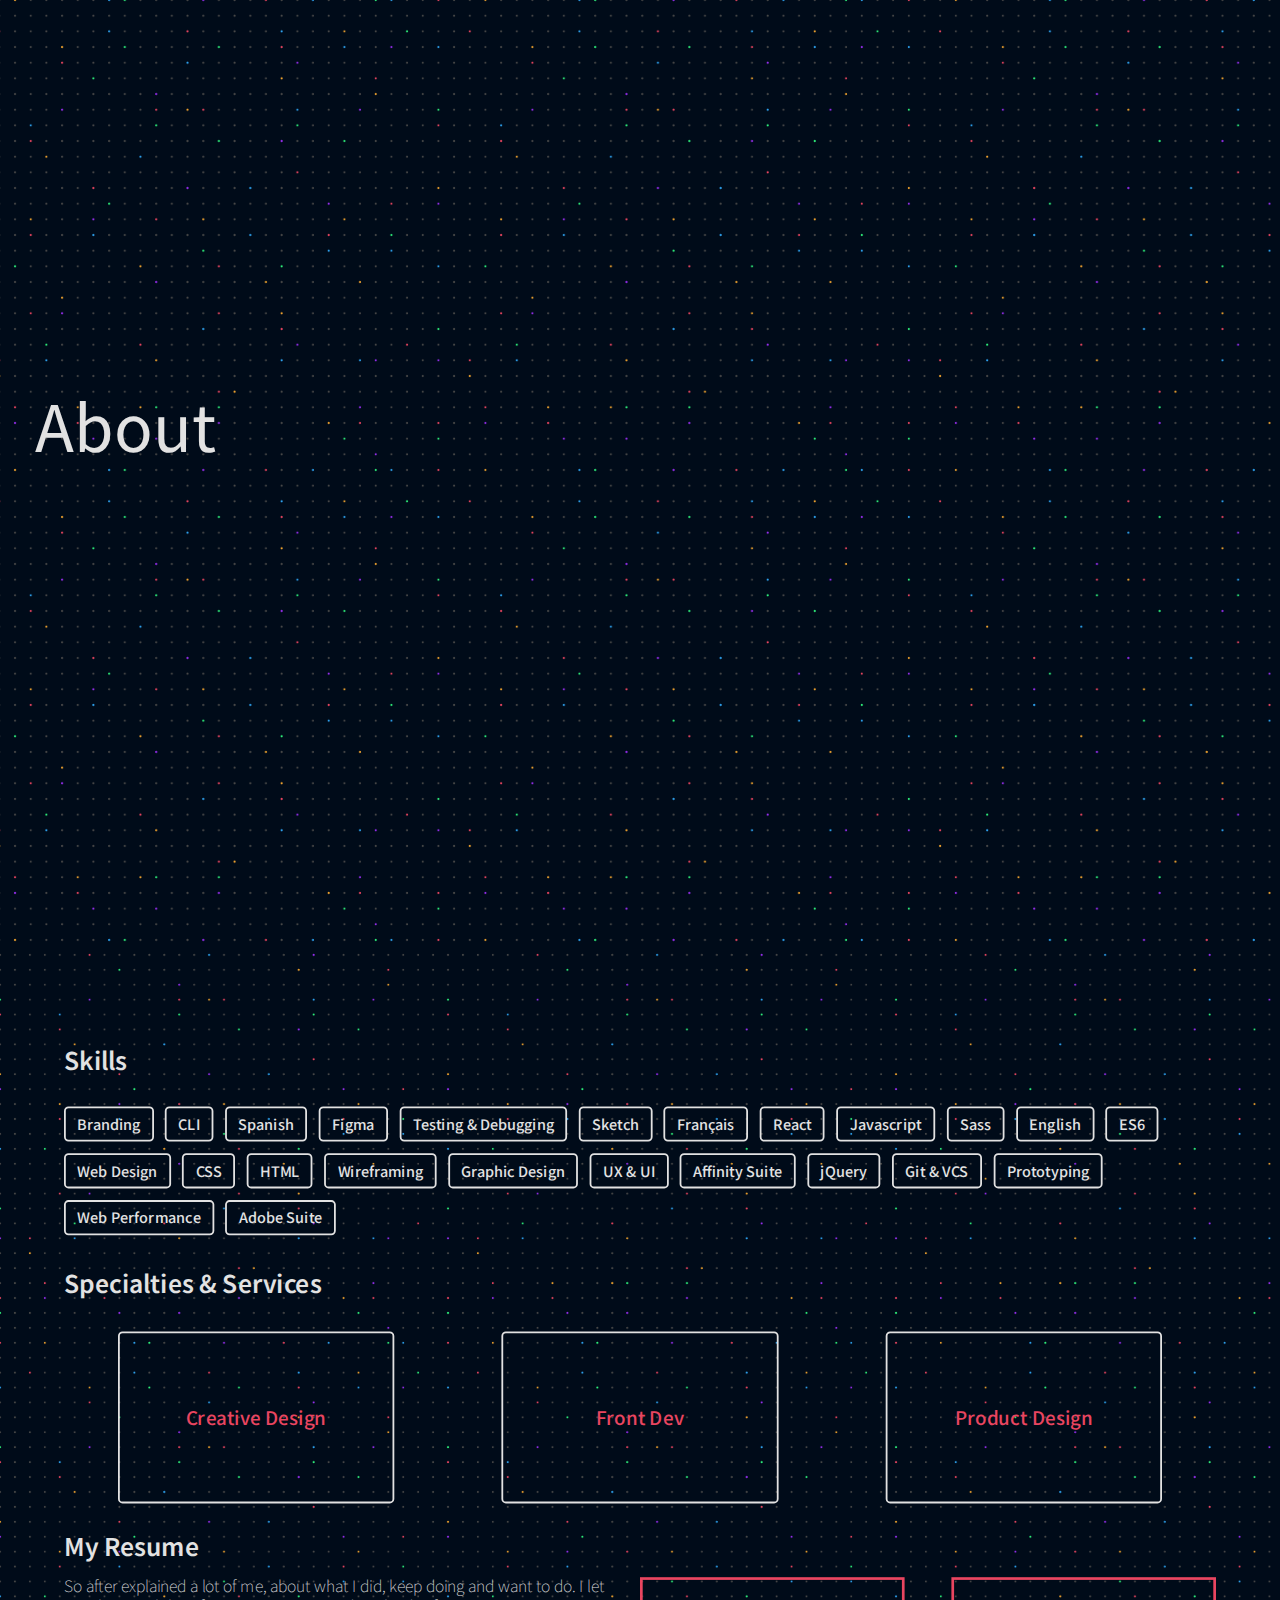
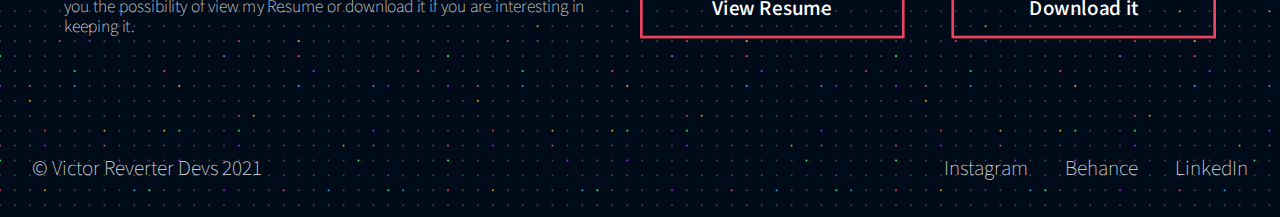
==== commit 9385d79f: "Update Animation in the Triad - Veil Animation" ====
--- a/about.html
+++ b/about.html
@@ -15,6 +15,10 @@
 </head>
 <body>
     <div class="wrap">
+
+        <div id="veilStandard" class="veil-standard">
+            <h1>About</h1>
+        </div>
     
         <div class="head-container">
             <a href="index.html" class="logo-home">
@@ -131,6 +135,7 @@
 <!-- Personal JS -->
 <script src="js/header.js"></script>
 <script src="js/script.js"></script>
+<script src="js/veil-animation.js"></script>
 <script>
     const ABOUT_D_LINK = document.querySelector('#about-d-link');
     const ABOUT_M_LINK = document.querySelector('#about-m-link');
--- a/css/styles.css
+++ b/css/styles.css
@@ -1,2 +1,2 @@
-/*! normalize.css v8.0.0 | MIT License | github.com/necolas/normalize.css */@import url("https://fonts.googleapis.com/css2?family=Noto+Sans+JP:wght@100;300;400;500;700;900&display=swap");html{line-height:1.15;-webkit-text-size-adjust:100%}body{margin:0}h1{font-size:2em;margin:0.67em 0}hr{-webkit-box-sizing:content-box;box-sizing:content-box;height:0;overflow:visible}pre{font-family:monospace, monospace;font-size:1em}a{background-color:transparent}abbr[title]{border-bottom:none;text-decoration:underline;-webkit-text-decoration:underline dotted;text-decoration:underline dotted}b,strong{font-weight:bolder}code,kbd,samp{font-family:monospace, monospace;font-size:1em}small{font-size:80%}sub,sup{font-size:75%;line-height:0;position:relative;vertical-align:baseline}sub{bottom:-0.25em}sup{top:-0.5em}img{border-style:none}button,input,optgroup,select,textarea{font-family:inherit;font-size:100%;line-height:1.15;margin:0}button,input{overflow:visible}button,select{text-transform:none}button,[type="button"],[type="reset"],[type="submit"]{-webkit-appearance:button}button::-moz-focus-inner,[type="button"]::-moz-focus-inner,[type="reset"]::-moz-focus-inner,[type="submit"]::-moz-focus-inner{border-style:none;padding:0}button:-moz-focusring,[type="button"]:-moz-focusring,[type="reset"]:-moz-focusring,[type="submit"]:-moz-focusring{outline:1px dotted ButtonText}fieldset{padding:0.35em 0.75em 0.625em}legend{-webkit-box-sizing:border-box;box-sizing:border-box;color:inherit;display:table;max-width:100%;padding:0;white-space:normal}progress{vertical-align:baseline}textarea{overflow:auto}[type="checkbox"],[type="radio"]{-webkit-box-sizing:border-box;box-sizing:border-box;padding:0}[type="number"]::-webkit-inner-spin-button,[type="number"]::-webkit-outer-spin-button{height:auto}[type="search"]{-webkit-appearance:textfield;outline-offset:-2px}[type="search"]::-webkit-search-decoration{-webkit-appearance:none}::-webkit-file-upload-button{-webkit-appearance:button;font:inherit}details{display:block}summary{display:list-item}template{display:none}[hidden]{display:none}html,body,div,span,applet,object,iframe,h1,h2,h3,h4,h5,h6,p,blockquote,pre,a,abbr,acronym,address,big,cite,code,del,dfn,em,img,ins,kbd,q,s,samp,small,strike,strong,sub,sup,tt,var,b,u,i,center,dl,dt,dd,ol,ul,li,fieldset,form,label,legend,table,caption,tbody,tfoot,thead,tr,th,td,article,aside,canvas,details,embed,figure,figcaption,footer,header,hgroup,menu,nav,output,ruby,section,summary,time,mark,audio,video{margin:0;padding:0;border:0;font-size:100%;font:inherit;vertical-align:baseline}article,aside,details,figcaption,figure,footer,header,hgroup,menu,nav,section{display:block}body{line-height:1}ol,ul{list-style:none}blockquote,q{quotes:none}blockquote:before,blockquote:after,q:before,q:after{content:'';content:none}table{border-collapse:collapse;border-spacing:0}html,body{display:block;width:100%;min-height:100vh !important;background:url("../img/DarkBg.png");background-repeat:repeat;background-size:100%}.wrap{font-family:'Noto Sans JP', sans-serif !important;position:relative;min-height:100vh;overflow:hidden}a{text-decoration:none}.head-container{display:-webkit-box;display:-ms-flexbox;display:flex;-webkit-box-orient:horizontal;-webkit-box-direction:normal;-ms-flex-direction:row;flex-direction:row;-webkit-box-align:center;-ms-flex-align:center;align-items:center;-webkit-box-pack:justify;-ms-flex-pack:justify;justify-content:space-between;width:95%;max-width:1280px;padding:0.5em 0;margin:0 auto;z-index:30}.head-container .logo-home svg{width:55px;height:55px}.head-container .menus-container{display:-webkit-box;display:-ms-flexbox;display:flex;-webkit-box-orient:horizontal;-webkit-box-direction:normal;-ms-flex-direction:row;flex-direction:row;-webkit-box-align:center;-ms-flex-align:center;align-items:center}.head-container .menu-btn{position:relative;display:-webkit-box;display:-ms-flexbox;display:flex;-webkit-box-pack:end;-ms-flex-pack:end;justify-content:flex-end;-webkit-box-align:center;-ms-flex-align:center;align-items:center;width:50px;height:50px;cursor:pointer;-webkit-transition:all .5s ease-in-out;transition:all .5s ease-in-out;z-index:100}.head-container .menu-btn .menu-btn-burguer{width:40px;height:4px;background:#fff;border-radius:5px;-webkit-transition:all .5s ease-in-out;transition:all .5s ease-in-out}.head-container .menu-btn .menu-btn-burguer::before,.head-container .menu-btn .menu-btn-burguer::after{content:"";position:absolute;width:30px;height:4px;background:#fff;border-radius:5px;-webkit-transition:all .5s ease-in-out;transition:all .5s ease-in-out}.head-container .menu-btn .menu-btn-burguer::before{-webkit-transform:translateX(10px) translateY(-10px);transform:translateX(10px) translateY(-10px)}.head-container .menu-btn .menu-btn-burguer::after{-webkit-transform:translateX(10px) translateY(10px);transform:translateX(10px) translateY(10px)}.head-container .desktop-menu{display:none}.head-container .desktop-menu .link-menu-desktop{padding:0.5em;font-size:1.3em;color:#898989;text-decoration:none}.head-container .desktop-menu .link-menu-desktop:hover{color:#e2e2e2}.head-container .desktop-menu .l-m-d-active{color:#e2e2e2}.head-container .menu-btn.open .menu-btn-burguer{-webkit-transform:translateX(-45px);transform:translateX(-45px);background:transparent}.head-container .menu-btn.open .menu-btn-burguer::before{-webkit-transform:rotate(45deg) translate(40px, -40px);transform:rotate(45deg) translate(40px, -40px)}.head-container .menu-btn.open .menu-btn-burguer::after{-webkit-transform:rotate(-45deg) translate(40px, 40px);transform:rotate(-45deg) translate(40px, 40px)}.head-container .bulb{width:24px;height:55px;margin:0 0 0 10px;background:red}.head-container .light-bulb{background:url("../img/BulbLight.png");background-size:contain;background-position:center;background-repeat:no-repeat}.head-container .dark-bulb{background:url("../img/DarkBg.png");background-size:contain;background-position:center;background-repeat:no-repeat}.menu-options{display:block;width:100%;height:100vh;background:url("../img/DarkBg.png");background-repeat:repeat;background-size:100%;-webkit-transition:.5s;transition:.5s;position:absolute;top:0;left:-110%;-webkit-transform:translate(0, 0);transform:translate(0, 0);z-index:20}.menu-options .links-container{display:-webkit-box;display:-ms-flexbox;display:flex;-webkit-box-orient:vertical;-webkit-box-direction:normal;-ms-flex-direction:column;flex-direction:column;-webkit-box-align:center;-ms-flex-align:center;align-items:center;width:90%;position:absolute;top:35%;left:50%;-webkit-transform:translate(-50%, -50%);transform:translate(-50%, -50%);opacity:0;-webkit-transition:.6s ease-in-out;transition:.6s ease-in-out}.menu-options .links-container .link-menu{font-size:1.7em;font-weight:500;margin:0.6em 0;color:#898989;-webkit-transition:.25s ease-in-out;transition:.25s ease-in-out}.menu-options .links-container .link-menu:hover{color:#e2e2e2;-webkit-transition:.1s ease-in-out;transition:.1s ease-in-out}.menu-options .links-container .selected{color:#e2e2e2;border-bottom:4px solid #fff;-webkit-transition:.25s ease-in-out;transition:.25s ease-in-out}.menu-options .links-container .l-m-m-active{color:#e2e2e2}.menu-mobile-open{left:0%}.menu-mobile-open .links-container{opacity:1;-webkit-transition:.6s ease-in-out;transition:.6s ease-in-out}.btn-gradient{border:none;display:inline-block;color:white;border:3px solid #E94560;position:relative;z-index:1;-webkit-transition:0.3s ease-in-out;transition:0.3s ease-in-out;cursor:pointer}.btn-gradient:hover{background:rgba(233,69,96,0.2)}.regular-container{display:block;width:100%}.sub-category-container{display:block;width:100%;height:100vh;position:relative}.sub-category-container .title-sub{display:block;width:100%}.sub-category-container .subtitle-sub{width:100%;color:#e2e2e2;font-weight:100}.scroll-indicator{display:block;width:20px;height:40px;position:absolute;bottom:3%;left:50%;-webkit-transform:translate(-50%, 0%);transform:translate(-50%, 0%);border:2px solid #fff;border-radius:15px}.scroll-indicator .ball-indicator{display:block;width:7px;height:7px;background:#fff;border-radius:10px;position:absolute;top:75%;left:50%;-webkit-transform:translate(-50%, -50%);transform:translate(-50%, -50%);-webkit-animation:animateScrollIndicator 1s infinite ease-in-out;animation:animateScrollIndicator 1s infinite ease-in-out}#footer{display:-webkit-box;display:-ms-flexbox;display:flex;-webkit-box-orient:vertical;-webkit-box-direction:normal;-ms-flex-direction:column;flex-direction:column;-webkit-box-align:center;-ms-flex-align:center;align-items:center;width:95%;max-width:1280px;margin:0 auto;padding:2em 0}#footer .container-links{display:-webkit-box;display:-ms-flexbox;display:flex;-webkit-box-orient:horizontal;-webkit-box-direction:normal;-ms-flex-direction:row;flex-direction:row;-webkit-box-align:center;-ms-flex-align:center;align-items:center;-webkit-box-pack:justify;-ms-flex-pack:justify;justify-content:space-between;width:100%;padding:0.5em 0}#footer .container-links a{font-size:1em;color:#e2e2e2;font-weight:100}#footer .copyright{font-size:1em;color:#e2e2e2;font-weight:100;padding:1em 0 0.5em}@media (min-width: 667px) and (min-height: 375px) and (orientation: landscape){#footer{-webkit-box-orient:horizontal;-webkit-box-direction:reverse;-ms-flex-direction:row-reverse;flex-direction:row-reverse;-webkit-box-align:center;-ms-flex-align:center;align-items:center;-webkit-box-pack:justify;-ms-flex-pack:justify;justify-content:space-between}#footer .container-links{width:50%}#footer .copyright{padding:initial}}@media (min-width: 812px) and (min-height: 375px) and (orientation: landscape){#footer .container-links{width:35%}}@media (min-width: 750px) and (min-height: 1024px){html,body{background-size:60%}.left-panel,.right-panel{background-size:120% !important}.head-container .logo-home svg{width:75px;height:75px}.head-container .desktop-menu{display:block}.head-container .menu-btn{display:none}#footer{padding:4em 0 2em}#footer .container-links a{font-size:1.4em}#footer .copyright{font-size:1.4em}}@media (min-width: 1024px) and (min-height: 750px) and (orientation: landscape){html,body{background-size:50%}.left-panel,.right-panel{background-size:100% !important}.head-container .logo-home svg{width:85px;height:85px}.head-container .desktop-menu{display:block}.head-container .menu-btn{display:none}#footer{padding:5em 0 2em}#footer .container-links{width:30%}}@media (min-width: 1024px) and (min-height: 1366px){html,body{background-size:50%}.left-panel,.right-panel{background-size:100% !important}.head-container .logo-home svg{width:90px;height:90px}.head-container .desktop-menu .link-menu-desktop{font-size:1.6em}#footer{padding:8em 0 2em}#footer .container-links a{font-size:1.7em}#footer .copyright{font-size:1.7em}}@media (min-width: 1366px) and (min-height: 1024px) and (orientation: landscape){.head-container .desktop-menu .link-menu-desktop{font-size:1.8em}#footer{padding:9em 0 2em}#footer .container-links{width:30%}#footer .container-links a{font-size:1.7em}#footer .copyright{font-size:1.7em}}@media (min-width: 1280px){html,body{background-size:35%}.left-panel,.right-panel{background-size:70% !important}#footer .container-links{width:25%}#footer .container-links a{font-size:1.2em}#footer .copyright{font-size:1.2em}}
+/*! normalize.css v8.0.0 | MIT License | github.com/necolas/normalize.css */@import url("https://fonts.googleapis.com/css2?family=Noto+Sans+JP:wght@100;300;400;500;700;900&display=swap");html{line-height:1.15;-webkit-text-size-adjust:100%}body{margin:0}h1{font-size:2em;margin:0.67em 0}hr{-webkit-box-sizing:content-box;box-sizing:content-box;height:0;overflow:visible}pre{font-family:monospace, monospace;font-size:1em}a{background-color:transparent}abbr[title]{border-bottom:none;text-decoration:underline;-webkit-text-decoration:underline dotted;text-decoration:underline dotted}b,strong{font-weight:bolder}code,kbd,samp{font-family:monospace, monospace;font-size:1em}small{font-size:80%}sub,sup{font-size:75%;line-height:0;position:relative;vertical-align:baseline}sub{bottom:-0.25em}sup{top:-0.5em}img{border-style:none}button,input,optgroup,select,textarea{font-family:inherit;font-size:100%;line-height:1.15;margin:0}button,input{overflow:visible}button,select{text-transform:none}button,[type="button"],[type="reset"],[type="submit"]{-webkit-appearance:button}button::-moz-focus-inner,[type="button"]::-moz-focus-inner,[type="reset"]::-moz-focus-inner,[type="submit"]::-moz-focus-inner{border-style:none;padding:0}button:-moz-focusring,[type="button"]:-moz-focusring,[type="reset"]:-moz-focusring,[type="submit"]:-moz-focusring{outline:1px dotted ButtonText}fieldset{padding:0.35em 0.75em 0.625em}legend{-webkit-box-sizing:border-box;box-sizing:border-box;color:inherit;display:table;max-width:100%;padding:0;white-space:normal}progress{vertical-align:baseline}textarea{overflow:auto}[type="checkbox"],[type="radio"]{-webkit-box-sizing:border-box;box-sizing:border-box;padding:0}[type="number"]::-webkit-inner-spin-button,[type="number"]::-webkit-outer-spin-button{height:auto}[type="search"]{-webkit-appearance:textfield;outline-offset:-2px}[type="search"]::-webkit-search-decoration{-webkit-appearance:none}::-webkit-file-upload-button{-webkit-appearance:button;font:inherit}details{display:block}summary{display:list-item}template{display:none}[hidden]{display:none}html,body,div,span,applet,object,iframe,h1,h2,h3,h4,h5,h6,p,blockquote,pre,a,abbr,acronym,address,big,cite,code,del,dfn,em,img,ins,kbd,q,s,samp,small,strike,strong,sub,sup,tt,var,b,u,i,center,dl,dt,dd,ol,ul,li,fieldset,form,label,legend,table,caption,tbody,tfoot,thead,tr,th,td,article,aside,canvas,details,embed,figure,figcaption,footer,header,hgroup,menu,nav,output,ruby,section,summary,time,mark,audio,video{margin:0;padding:0;border:0;font-size:100%;font:inherit;vertical-align:baseline}article,aside,details,figcaption,figure,footer,header,hgroup,menu,nav,section{display:block}body{line-height:1}ol,ul{list-style:none}blockquote,q{quotes:none}blockquote:before,blockquote:after,q:before,q:after{content:'';content:none}table{border-collapse:collapse;border-spacing:0}body::-webkit-scrollbar{width:0.25em;background:#000B19}body::-webkit-scrollbar-track{-webkit-box-shadow:inset 0 0 6px transparent;box-shadow:inset 0 0 6px transparent}body::-webkit-scrollbar-thumb{background-color:#E94560;outline:1px solid #000B19}html,body{display:block;width:100%;min-height:100vh !important;background:url("../img/DarkBg.png");background-repeat:repeat;background-size:100%}.wrap{font-family:'Noto Sans JP', sans-serif !important;position:relative;min-height:100vh;overflow:hidden}a{text-decoration:none}.veil-standard{display:block;width:105%;min-height:105vh;background:url("../img/DarkBg.png");background-repeat:repeat;background-size:70%;position:fixed;top:0%;left:50%;-webkit-transform:translate(-50%, 0%);transform:translate(-50%, 0%);z-index:1000}.veil-standard h1{display:block;width:90%;font-size:2em;line-height:1.8em;color:#e2e2e2;position:absolute;top:45%;left:50%;-webkit-transform:translate(-50%, -50%);transform:translate(-50%, -50%)}.closeVeilOut{-webkit-transition:1.2s;transition:1.2s;left:-60%;position:absolute}.closeVeilOut h1{-webkit-transition:1s;transition:1s;opacity:0}.head-container{display:-webkit-box;display:-ms-flexbox;display:flex;-webkit-box-orient:horizontal;-webkit-box-direction:normal;-ms-flex-direction:row;flex-direction:row;-webkit-box-align:center;-ms-flex-align:center;align-items:center;-webkit-box-pack:justify;-ms-flex-pack:justify;justify-content:space-between;width:95%;max-width:1280px;padding:0.5em 0;margin:0 auto;z-index:30}.head-container .logo-home svg{width:55px;height:55px}.head-container .menus-container{display:-webkit-box;display:-ms-flexbox;display:flex;-webkit-box-orient:horizontal;-webkit-box-direction:normal;-ms-flex-direction:row;flex-direction:row;-webkit-box-align:center;-ms-flex-align:center;align-items:center}.head-container .menu-btn{position:relative;display:-webkit-box;display:-ms-flexbox;display:flex;-webkit-box-pack:end;-ms-flex-pack:end;justify-content:flex-end;-webkit-box-align:center;-ms-flex-align:center;align-items:center;width:50px;height:50px;cursor:pointer;-webkit-transition:all .5s ease-in-out;transition:all .5s ease-in-out;z-index:100}.head-container .menu-btn .menu-btn-burguer{width:40px;height:4px;background:#fff;border-radius:5px;-webkit-transition:all .5s ease-in-out;transition:all .5s ease-in-out}.head-container .menu-btn .menu-btn-burguer::before,.head-container .menu-btn .menu-btn-burguer::after{content:"";position:absolute;width:30px;height:4px;background:#fff;border-radius:5px;-webkit-transition:all .5s ease-in-out;transition:all .5s ease-in-out}.head-container .menu-btn .menu-btn-burguer::before{-webkit-transform:translateX(10px) translateY(-10px);transform:translateX(10px) translateY(-10px)}.head-container .menu-btn .menu-btn-burguer::after{-webkit-transform:translateX(10px) translateY(10px);transform:translateX(10px) translateY(10px)}.head-container .desktop-menu{display:none}.head-container .desktop-menu .link-menu-desktop{padding:0.5em;font-size:1.3em;color:#898989;text-decoration:none}.head-container .desktop-menu .link-menu-desktop:hover{color:#e2e2e2}.head-container .desktop-menu .l-m-d-active{color:#e2e2e2}.head-container .menu-btn.open .menu-btn-burguer{-webkit-transform:translateX(-45px);transform:translateX(-45px);background:transparent}.head-container .menu-btn.open .menu-btn-burguer::before{-webkit-transform:rotate(45deg) translate(40px, -40px);transform:rotate(45deg) translate(40px, -40px)}.head-container .menu-btn.open .menu-btn-burguer::after{-webkit-transform:rotate(-45deg) translate(40px, 40px);transform:rotate(-45deg) translate(40px, 40px)}.head-container .bulb{width:24px;height:55px;margin:0 0 0 10px;background:red}.head-container .light-bulb{background:url("../img/BulbLight.png");background-size:contain;background-position:center;background-repeat:no-repeat}.head-container .dark-bulb{background:url("../img/DarkBg.png");background-size:contain;background-position:center;background-repeat:no-repeat}.menu-options{display:block;width:100%;height:100vh;background:url("../img/DarkBg.png");background-repeat:repeat;background-size:100%;-webkit-transition:.5s;transition:.5s;position:absolute;top:0;left:-110%;-webkit-transform:translate(0, 0);transform:translate(0, 0);z-index:20}.menu-options .links-container{display:-webkit-box;display:-ms-flexbox;display:flex;-webkit-box-orient:vertical;-webkit-box-direction:normal;-ms-flex-direction:column;flex-direction:column;-webkit-box-align:center;-ms-flex-align:center;align-items:center;width:90%;position:absolute;top:35%;left:50%;-webkit-transform:translate(-50%, -50%);transform:translate(-50%, -50%);opacity:0;-webkit-transition:.6s ease-in-out;transition:.6s ease-in-out}.menu-options .links-container .link-menu{font-size:1.7em;font-weight:500;margin:0.6em 0;color:#898989;-webkit-transition:.25s ease-in-out;transition:.25s ease-in-out}.menu-options .links-container .link-menu:hover{color:#e2e2e2;-webkit-transition:.1s ease-in-out;transition:.1s ease-in-out}.menu-options .links-container .selected{color:#e2e2e2;border-bottom:4px solid #fff;-webkit-transition:.25s ease-in-out;transition:.25s ease-in-out}.menu-options .links-container .l-m-m-active{color:#e2e2e2}.menu-mobile-open{left:0%}.menu-mobile-open .links-container{opacity:1;-webkit-transition:.6s ease-in-out;transition:.6s ease-in-out}.btn-gradient{border:none;display:inline-block;color:white;border:3px solid #E94560;position:relative;z-index:1;-webkit-transition:0.3s ease-in-out;transition:0.3s ease-in-out;cursor:pointer}.btn-gradient:hover{background:rgba(233,69,96,0.2)}.regular-container{display:block;width:100%}.sub-category-container{display:block;width:100%;height:100vh;position:relative}.sub-category-container .title-sub{display:block;width:100%}.sub-category-container .subtitle-sub{width:100%;color:#e2e2e2;font-weight:100}.scroll-indicator{display:block;width:20px;height:40px;position:absolute;bottom:3%;left:50%;-webkit-transform:translate(-50%, 0%);transform:translate(-50%, 0%);border:2px solid #fff;border-radius:15px}.scroll-indicator .ball-indicator{display:block;width:7px;height:7px;background:#fff;border-radius:10px;position:absolute;top:75%;left:50%;-webkit-transform:translate(-50%, -50%);transform:translate(-50%, -50%);-webkit-animation:animateScrollIndicator 1s infinite ease-in-out;animation:animateScrollIndicator 1s infinite ease-in-out}#footer{display:-webkit-box;display:-ms-flexbox;display:flex;-webkit-box-orient:vertical;-webkit-box-direction:normal;-ms-flex-direction:column;flex-direction:column;-webkit-box-align:center;-ms-flex-align:center;align-items:center;width:95%;max-width:1280px;margin:0 auto;padding:2em 0}#footer .container-links{display:-webkit-box;display:-ms-flexbox;display:flex;-webkit-box-orient:horizontal;-webkit-box-direction:normal;-ms-flex-direction:row;flex-direction:row;-webkit-box-align:center;-ms-flex-align:center;align-items:center;-webkit-box-pack:justify;-ms-flex-pack:justify;justify-content:space-between;width:100%;padding:0.5em 0}#footer .container-links a{font-size:1em;color:#e2e2e2;font-weight:100}#footer .copyright{font-size:1em;color:#e2e2e2;font-weight:100;padding:1em 0 0.5em}@media (orientation: landscape){html,body{background-size:70%}.menu-options{background-size:70%}}@media (min-width: 667px) and (min-height: 375px) and (orientation: landscape){#footer{-webkit-box-orient:horizontal;-webkit-box-direction:reverse;-ms-flex-direction:row-reverse;flex-direction:row-reverse;-webkit-box-align:center;-ms-flex-align:center;align-items:center;-webkit-box-pack:justify;-ms-flex-pack:justify;justify-content:space-between}#footer .container-links{width:50%}#footer .copyright{padding:initial}}@media (min-width: 812px) and (min-height: 375px) and (orientation: landscape){html,body{background-size:60%}.menu-options{background-size:60%}#footer .container-links{width:35%}}@media (min-width: 750px) and (min-height: 1024px){html,body{background-size:60%}.left-panel,.right-panel{background-size:120% !important}.head-container .logo-home svg{width:75px;height:75px}.head-container .desktop-menu{display:block}.head-container .menu-btn{display:none}#footer{padding:4em 0 2em}#footer .container-links a{font-size:1.4em}#footer .copyright{font-size:1.4em}}@media (min-width: 1024px) and (min-height: 750px) and (orientation: landscape){html,body{background-size:50%}.veil-standard{background-size:35%}.veil-standard h1{font-size:4em}.left-panel,.right-panel{background-size:100% !important}.head-container .logo-home svg{width:85px;height:85px}.head-container .desktop-menu{display:block}.head-container .menu-btn{display:none}#footer{padding:5em 0 2em}#footer .container-links{width:30%}}@media (min-width: 1024px) and (min-height: 1366px){html,body{background-size:50%}.left-panel,.right-panel{background-size:100% !important}.head-container .logo-home svg{width:90px;height:90px}.head-container .desktop-menu .link-menu-desktop{font-size:1.6em}#footer{padding:8em 0 2em}#footer .container-links a{font-size:1.7em}#footer .copyright{font-size:1.7em}}@media (min-width: 1366px) and (min-height: 1024px) and (orientation: landscape){.head-container .desktop-menu .link-menu-desktop{font-size:1.8em}#footer{padding:9em 0 2em}#footer .container-links{width:30%}#footer .container-links a{font-size:1.7em}#footer .copyright{font-size:1.7em}}@media (min-width: 1280px){html,body{background-size:35%}.left-panel,.right-panel{background-size:70% !important}#footer .container-links{width:25%}#footer .container-links a{font-size:1.2em}#footer .copyright{font-size:1.2em}}
 /*# sourceMappingURL=styles.css.map */--- a/css/about-styles.css
+++ b/css/about-styles.css
@@ -1,2 +1,2 @@
-/*! normalize.css v8.0.0 | MIT License | github.com/necolas/normalize.css */html{line-height:1.15;-webkit-text-size-adjust:100%}body{margin:0}h1{font-size:2em;margin:0.67em 0}hr{-webkit-box-sizing:content-box;box-sizing:content-box;height:0;overflow:visible}pre{font-family:monospace, monospace;font-size:1em}a{background-color:transparent}abbr[title]{border-bottom:none;text-decoration:underline;-webkit-text-decoration:underline dotted;text-decoration:underline dotted}b,strong{font-weight:bolder}code,kbd,samp{font-family:monospace, monospace;font-size:1em}small{font-size:80%}sub,sup{font-size:75%;line-height:0;position:relative;vertical-align:baseline}sub{bottom:-0.25em}sup{top:-0.5em}img{border-style:none}button,input,optgroup,select,textarea{font-family:inherit;font-size:100%;line-height:1.15;margin:0}button,input{overflow:visible}button,select{text-transform:none}button,[type="button"],[type="reset"],[type="submit"]{-webkit-appearance:button}button::-moz-focus-inner,[type="button"]::-moz-focus-inner,[type="reset"]::-moz-focus-inner,[type="submit"]::-moz-focus-inner{border-style:none;padding:0}button:-moz-focusring,[type="button"]:-moz-focusring,[type="reset"]:-moz-focusring,[type="submit"]:-moz-focusring{outline:1px dotted ButtonText}fieldset{padding:0.35em 0.75em 0.625em}legend{-webkit-box-sizing:border-box;box-sizing:border-box;color:inherit;display:table;max-width:100%;padding:0;white-space:normal}progress{vertical-align:baseline}textarea{overflow:auto}[type="checkbox"],[type="radio"]{-webkit-box-sizing:border-box;box-sizing:border-box;padding:0}[type="number"]::-webkit-inner-spin-button,[type="number"]::-webkit-outer-spin-button{height:auto}[type="search"]{-webkit-appearance:textfield;outline-offset:-2px}[type="search"]::-webkit-search-decoration{-webkit-appearance:none}::-webkit-file-upload-button{-webkit-appearance:button;font:inherit}details{display:block}summary{display:list-item}template{display:none}[hidden]{display:none}html,body,div,span,applet,object,iframe,h1,h2,h3,h4,h5,h6,p,blockquote,pre,a,abbr,acronym,address,big,cite,code,del,dfn,em,img,ins,kbd,q,s,samp,small,strike,strong,sub,sup,tt,var,b,u,i,center,dl,dt,dd,ol,ul,li,fieldset,form,label,legend,table,caption,tbody,tfoot,thead,tr,th,td,article,aside,canvas,details,embed,figure,figcaption,footer,header,hgroup,menu,nav,output,ruby,section,summary,time,mark,audio,video{margin:0;padding:0;border:0;font-size:100%;font:inherit;vertical-align:baseline}article,aside,details,figcaption,figure,footer,header,hgroup,menu,nav,section{display:block}body{line-height:1}ol,ul{list-style:none}blockquote,q{quotes:none}blockquote:before,blockquote:after,q:before,q:after{content:'';content:none}table{border-collapse:collapse;border-spacing:0}.head-container{opacity:1;top:0%}.main-container{display:-webkit-box;display:-ms-flexbox;display:flex;-webkit-box-orient:vertical;-webkit-box-direction:normal;-ms-flex-direction:column;flex-direction:column;-webkit-box-align:center;-ms-flex-align:center;align-items:center;width:100%;max-width:1280px;margin:-90px auto -90px;padding:0 0 0;-webkit-transform:scale(0.9);transform:scale(0.9);z-index:10}.main-container .text-container{display:block;width:100%}.main-container .text-container .title-block{display:block;width:100%;text-align:left;color:#e2e2e2;font-weight:600;padding:1.2em 0 0.2em;font-size:1.7em}.main-container .text-container .subtitle-block{display:block;width:100%;text-align:left;color:#e2e2e2;font-weight:100;padding:0.4em 0 0.2em;font-size:1.1em}.main-container .text-container .paragraph-block{display:block;width:100%;text-align:left;color:#e2e2e2;font-weight:100;padding:0.4em 0 0.2em;font-size:0.95em;line-height:1.25em}.main-container .text-container .sub-paragraph{display:block;width:100%;text-align:center;color:#e2e2e2;font-weight:100;padding:1em 0;font-size:1em;line-height:1.2em}.main-container .text-container .sub-paragraph .email-resalte{color:#E94560}.main-container .text-container .container-btn{display:block;width:100%;padding:1em 0 0.5em}.main-container .text-container .container-btn .contact-btn{display:block;width:70%;margin:0 auto;font-size:1em;padding:1em 0.3em;font-weight:500;text-align:center}.main-container .skills-container{display:block;width:100%;cursor:pointer}.main-container .skills-container .skills-title{display:block;width:100%;text-align:left;color:#e2e2e2;font-weight:600;padding:1.2em 0;font-size:1.7em}.main-container .skills-container .skills-block{display:-webkit-box;display:-ms-flexbox;display:flex;-webkit-box-orient:horizontal;-webkit-box-direction:normal;-ms-flex-direction:row;flex-direction:row;-webkit-box-pack:start;-ms-flex-pack:start;justify-content:flex-start;-ms-flex-wrap:wrap;flex-wrap:wrap;width:100%}.main-container .skills-container .skills-block .skills-item{margin:0.4em 0.8em 0.4em 0;padding:0.6em 0.8em;color:#e2e2e2;font-size:1em;font-weight:500;border:2px solid #e2e2e2;border-radius:5px}.main-container .skills-container .skills-block .skills-item-active{background:#E94560;color:#e2e2e2}.main-container .specs-container{display:block;width:100%;cursor:pointer;-webkit-transition:0.5s;transition:0.5s}.main-container .specs-container .specs-title{display:block;width:100%;text-align:left;color:#e2e2e2;font-weight:600;padding:1.2em 0;font-size:1.7em}.main-container .specs-container .specs-block{display:-webkit-box;display:-ms-flexbox;display:flex;-webkit-box-orient:horizontal;-webkit-box-direction:normal;-ms-flex-direction:row;flex-direction:row;-webkit-box-pack:justify;-ms-flex-pack:justify;justify-content:space-between;-ms-flex-wrap:wrap;flex-wrap:wrap;width:100%}.main-container .specs-container .specs-block .specs-item{display:block;width:100%;margin:0.4em 0;padding:3em 0.8em;font-size:1.3em;font-weight:500;text-align:center;color:#E94560;border:2px solid #e2e2e2;border-radius:5px}.main-container .resume-container{display:block;width:100%}.main-container .resume-container .resume-title-block{display:block;width:100%;text-align:left;color:#e2e2e2;font-weight:600;padding:1.2em 0 0.2em;font-size:1.7em}.main-container .resume-container .resume-paragraph-block{display:block;width:100%;text-align:left;color:#e2e2e2;font-weight:100;padding:0.4em 0 0.2em;font-size:0.95em;line-height:1.25em}.main-container .resume-container .resume-btn-container{display:-webkit-box;display:-ms-flexbox;display:flex;-webkit-box-orient:horizontal;-webkit-box-direction:normal;-ms-flex-direction:row;flex-direction:row;-webkit-box-align:center;-ms-flex-align:center;align-items:center;-webkit-box-pack:justify;-ms-flex-pack:justify;justify-content:space-between;width:100%;padding:1em 0 0.5em}.main-container .resume-container .resume-btn-container .resume-btn{display:block;width:45%;font-size:1em;padding:1em 0;font-weight:500;text-align:center}.contact-pic{display:block;width:100%;min-height:50vh;margin:0 auto 0;background:url("../img/AboutPicture.png");background-position:top center;background-size:contain;background-repeat:no-repeat;z-index:5;-webkit-animation:animPicture 2s infinite ease-in-out;animation:animPicture 2s infinite ease-in-out}@media (orientation: landscape){.main-container{-webkit-box-align:start;-ms-flex-align:start;align-items:flex-start;-webkit-box-orient:horizontal;-webkit-box-direction:normal;-ms-flex-direction:row;flex-direction:row;-ms-flex-wrap:wrap;flex-wrap:wrap}.main-container .text-container{width:55%}.contact-pic{width:45%;min-height:70vh}}@media (min-width: 736px) and (min-height: 414px) and (orientation: landscape){.main-container{margin:-60px auto 0}.main-container .specs-container .specs-block .specs-item{width:26%}.main-container .resume-container{display:-webkit-box;display:-ms-flexbox;display:flex;-webkit-box-orient:horizontal;-webkit-box-direction:normal;-ms-flex-direction:row;flex-direction:row;-ms-flex-wrap:wrap;flex-wrap:wrap;-webkit-box-align:center;-ms-flex-align:center;align-items:center;-webkit-box-pack:justify;-ms-flex-pack:justify;justify-content:space-between}.main-container .resume-container .resume-paragraph-block{width:50%}.main-container .resume-container .resume-btn-container{width:50%}}@media (min-width: 812px) and (min-height: 375px) and (orientation: landscape){.main-container{margin:-60px auto 0}.main-container .specs-container .specs-block .specs-item{width:26%}.main-container .resume-container{display:-webkit-box;display:-ms-flexbox;display:flex;-webkit-box-orient:horizontal;-webkit-box-direction:normal;-ms-flex-direction:row;flex-direction:row;-ms-flex-wrap:wrap;flex-wrap:wrap;-webkit-box-align:center;-ms-flex-align:center;align-items:center;-webkit-box-pack:justify;-ms-flex-pack:justify;justify-content:space-between}.main-container .resume-container .resume-paragraph-block{width:48%}.main-container .resume-container .resume-btn-container{width:50%}}@media (min-width: 750px) and (min-height: 1024px){.main-container .text-container .title-block{font-size:1.9em}.main-container .text-container .subtitle-block{font-size:1.4em}.main-container .text-container .paragraph-block{font-size:1.1em}.main-container .specs-container .specs-block .specs-item{width:26%}.main-container .resume-container{display:-webkit-box;display:-ms-flexbox;display:flex;-webkit-box-orient:horizontal;-webkit-box-direction:normal;-ms-flex-direction:row;flex-direction:row;-ms-flex-wrap:wrap;flex-wrap:wrap;-webkit-box-align:center;-ms-flex-align:center;align-items:center;-webkit-box-pack:justify;-ms-flex-pack:justify;justify-content:space-between}.main-container .resume-container .resume-title-block{padding:1.2em 0 0.8em}.main-container .resume-container .resume-paragraph-block{width:48%;font-size:1.1em}.main-container .resume-container .resume-btn-container{width:50%}.main-container .resume-container .resume-btn-container .resume-btn{font-size:1.3em}}@media (min-width: 1024px) and (min-height: 750px) and (orientation: landscape){.contact-pic{width:45%;background-position:center}.main-container{margin:-60px auto -60px}.main-container .text-container{width:50%}.main-container .text-container .title-block{font-size:1.9em}.main-container .text-container .subtitle-block{font-size:1.4em}.main-container .text-container .paragraph-block{font-size:1.1em}.main-container .specs-container .specs-block .specs-item{padding:4em 0.8em}.main-container .resume-container .resume-paragraph-block{font-size:1.1em}.main-container .resume-container .resume-btn-container{width:50%}.main-container .resume-container .resume-btn-container .resume-btn{font-size:1.3em}}@media (min-width: 1024px) and (min-height: 1366px){.main-container .text-container .title-block{font-size:2.4em}.main-container .text-container .subtitle-block{font-size:1.8em}.main-container .text-container .paragraph-block{font-size:1.3em;line-height:1.5em}.main-container .skills-container .skills-title{font-size:2.4em}.main-container .skills-container .skills-block .skills-item{font-size:1.4em;border:4px solid #e2e2e2;border-radius:10px}.main-container .specs-container .specs-block .specs-item{font-size:1.7em;padding:3.4em 0.8em;border:4px solid #e2e2e2;border-radius:10px}.main-container .resume-container .resume-title-block{font-size:2.4em}.main-container .resume-container .resume-paragraph-block{font-size:1.3em;line-height:1.5em}.main-container .resume-container .resume-btn-container .resume-btn{font-size:1.3em}}@media (min-width: 1366px) and (min-height: 1024px) and (orientation: landscape){.main-container .text-container .title-block{font-size:2.4em}.main-container .text-container .subtitle-block{font-size:1.8em}.main-container .text-container .paragraph-block{font-size:1.3em;line-height:1.5em}.main-container .skills-container .skills-block .skills-item{font-size:1.2em}.main-container .resume-container .resume-title-block{font-size:2.4em}.main-container .resume-container .resume-paragraph-block{font-size:1.3em;line-height:1.5em}.main-container .resume-container .resume-btn-container .resume-btn{font-size:1.3em}}@media (min-width: 1280px){.contact-pic{width:35%}}
+/*! normalize.css v8.0.0 | MIT License | github.com/necolas/normalize.css */html{line-height:1.15;-webkit-text-size-adjust:100%}body{margin:0}h1{font-size:2em;margin:0.67em 0}hr{-webkit-box-sizing:content-box;box-sizing:content-box;height:0;overflow:visible}pre{font-family:monospace, monospace;font-size:1em}a{background-color:transparent}abbr[title]{border-bottom:none;text-decoration:underline;-webkit-text-decoration:underline dotted;text-decoration:underline dotted}b,strong{font-weight:bolder}code,kbd,samp{font-family:monospace, monospace;font-size:1em}small{font-size:80%}sub,sup{font-size:75%;line-height:0;position:relative;vertical-align:baseline}sub{bottom:-0.25em}sup{top:-0.5em}img{border-style:none}button,input,optgroup,select,textarea{font-family:inherit;font-size:100%;line-height:1.15;margin:0}button,input{overflow:visible}button,select{text-transform:none}button,[type="button"],[type="reset"],[type="submit"]{-webkit-appearance:button}button::-moz-focus-inner,[type="button"]::-moz-focus-inner,[type="reset"]::-moz-focus-inner,[type="submit"]::-moz-focus-inner{border-style:none;padding:0}button:-moz-focusring,[type="button"]:-moz-focusring,[type="reset"]:-moz-focusring,[type="submit"]:-moz-focusring{outline:1px dotted ButtonText}fieldset{padding:0.35em 0.75em 0.625em}legend{-webkit-box-sizing:border-box;box-sizing:border-box;color:inherit;display:table;max-width:100%;padding:0;white-space:normal}progress{vertical-align:baseline}textarea{overflow:auto}[type="checkbox"],[type="radio"]{-webkit-box-sizing:border-box;box-sizing:border-box;padding:0}[type="number"]::-webkit-inner-spin-button,[type="number"]::-webkit-outer-spin-button{height:auto}[type="search"]{-webkit-appearance:textfield;outline-offset:-2px}[type="search"]::-webkit-search-decoration{-webkit-appearance:none}::-webkit-file-upload-button{-webkit-appearance:button;font:inherit}details{display:block}summary{display:list-item}template{display:none}[hidden]{display:none}html,body,div,span,applet,object,iframe,h1,h2,h3,h4,h5,h6,p,blockquote,pre,a,abbr,acronym,address,big,cite,code,del,dfn,em,img,ins,kbd,q,s,samp,small,strike,strong,sub,sup,tt,var,b,u,i,center,dl,dt,dd,ol,ul,li,fieldset,form,label,legend,table,caption,tbody,tfoot,thead,tr,th,td,article,aside,canvas,details,embed,figure,figcaption,footer,header,hgroup,menu,nav,output,ruby,section,summary,time,mark,audio,video{margin:0;padding:0;border:0;font-size:100%;font:inherit;vertical-align:baseline}article,aside,details,figcaption,figure,footer,header,hgroup,menu,nav,section{display:block}body{line-height:1}ol,ul{list-style:none}blockquote,q{quotes:none}blockquote:before,blockquote:after,q:before,q:after{content:'';content:none}table{border-collapse:collapse;border-spacing:0}.head-container{opacity:1;top:0%}.main-container{display:-webkit-box;display:-ms-flexbox;display:flex;-webkit-box-orient:vertical;-webkit-box-direction:normal;-ms-flex-direction:column;flex-direction:column;-webkit-box-align:center;-ms-flex-align:center;align-items:center;width:100%;max-width:1280px;margin:-90px auto -90px;padding:0 0 0;-webkit-transform:scale(0.9);transform:scale(0.9);z-index:10}.main-container .text-container{display:block;width:100%}.main-container .text-container .title-block{display:block;width:100%;text-align:left;color:#e2e2e2;font-weight:600;padding:1.2em 0 0.2em;font-size:1.7em}.main-container .text-container .subtitle-block{display:block;width:100%;text-align:left;color:#e2e2e2;font-weight:100;padding:0.4em 0 0.2em;font-size:1.1em}.main-container .text-container .paragraph-block{display:block;width:100%;text-align:left;color:#e2e2e2;font-weight:100;padding:0.4em 0 0.2em;font-size:0.95em;line-height:1.25em}.main-container .text-container .sub-paragraph{display:block;width:100%;text-align:center;color:#e2e2e2;font-weight:100;padding:1em 0;font-size:1em;line-height:1.2em}.main-container .text-container .sub-paragraph .email-resalte{color:#E94560}.main-container .text-container .container-btn{display:block;width:100%;padding:1em 0 0.5em}.main-container .text-container .container-btn .contact-btn{display:block;width:70%;margin:0 auto;font-size:1em;padding:1em 0.3em;font-weight:500;text-align:center}.main-container .skills-container{display:block;width:100%;cursor:pointer}.main-container .skills-container .skills-title{display:block;width:100%;text-align:left;color:#e2e2e2;font-weight:600;padding:1.2em 0;font-size:1.7em}.main-container .skills-container .skills-block{display:-webkit-box;display:-ms-flexbox;display:flex;-webkit-box-orient:horizontal;-webkit-box-direction:normal;-ms-flex-direction:row;flex-direction:row;-webkit-box-pack:start;-ms-flex-pack:start;justify-content:flex-start;-ms-flex-wrap:wrap;flex-wrap:wrap;width:100%}.main-container .skills-container .skills-block .skills-item{margin:0.4em 0.8em 0.4em 0;padding:0.6em 0.8em;color:#e2e2e2;font-size:1em;font-weight:500;border:2px solid #e2e2e2;border-radius:5px}.main-container .skills-container .skills-block .skills-item-active{background:#E94560;color:#e2e2e2}.main-container .specs-container{display:block;width:100%;cursor:pointer;-webkit-transition:0.5s;transition:0.5s}.main-container .specs-container .specs-title{display:block;width:100%;text-align:left;color:#e2e2e2;font-weight:600;padding:1.2em 0;font-size:1.7em}.main-container .specs-container .specs-block{display:-webkit-box;display:-ms-flexbox;display:flex;-webkit-box-orient:horizontal;-webkit-box-direction:normal;-ms-flex-direction:row;flex-direction:row;-webkit-box-pack:justify;-ms-flex-pack:justify;justify-content:space-between;-ms-flex-wrap:wrap;flex-wrap:wrap;width:100%}.main-container .specs-container .specs-block .specs-item{display:block;width:100%;margin:0.4em auto 0;padding:4em 0.8em;font-size:1.3em;font-weight:500;text-align:center;color:#E94560;border:2px solid #e2e2e2;border-radius:5px}.main-container .resume-container{display:block;width:100%}.main-container .resume-container .resume-title-block{display:block;width:100%;text-align:left;color:#e2e2e2;font-weight:600;padding:1.2em 0 0.2em;font-size:1.7em}.main-container .resume-container .resume-paragraph-block{display:block;width:100%;text-align:left;color:#e2e2e2;font-weight:100;padding:0.4em 0 0.2em;font-size:0.95em;line-height:1.25em}.main-container .resume-container .resume-btn-container{display:-webkit-box;display:-ms-flexbox;display:flex;-webkit-box-orient:horizontal;-webkit-box-direction:normal;-ms-flex-direction:row;flex-direction:row;-webkit-box-align:center;-ms-flex-align:center;align-items:center;-webkit-box-pack:justify;-ms-flex-pack:justify;justify-content:space-between;width:100%;padding:1em 0 0.5em}.main-container .resume-container .resume-btn-container .resume-btn{display:block;width:45%;font-size:1em;padding:1em 0;font-weight:500;text-align:center}.contact-pic{display:block;width:100%;min-height:75vh;margin:-10vh auto 0;background:url("../img/AboutPicture.png");background-position:top center;background-size:contain;background-repeat:no-repeat;z-index:5;-webkit-animation:animPicture 2s infinite ease-in-out;animation:animPicture 2s infinite ease-in-out}@media (orientation: landscape){.main-container{-webkit-box-align:start;-ms-flex-align:start;align-items:flex-start;-webkit-box-orient:horizontal;-webkit-box-direction:normal;-ms-flex-direction:row;flex-direction:row;-ms-flex-wrap:wrap;flex-wrap:wrap}.main-container .text-container{width:55%}.main-container .specs-container .specs-block .specs-item{max-width:270px}.contact-pic{width:45%;min-height:120vh}}@media (min-width: 414px) and (min-height: 736px){.main-container .specs-container .specs-block .specs-item{padding:5em 0.8em}}@media (min-width: 736px) and (min-height: 414px) and (orientation: landscape){.main-container{margin:-60px auto 0}.main-container .specs-container .specs-block .specs-item{width:26%}.main-container .resume-container{display:-webkit-box;display:-ms-flexbox;display:flex;-webkit-box-orient:horizontal;-webkit-box-direction:normal;-ms-flex-direction:row;flex-direction:row;-ms-flex-wrap:wrap;flex-wrap:wrap;-webkit-box-align:center;-ms-flex-align:center;align-items:center;-webkit-box-pack:justify;-ms-flex-pack:justify;justify-content:space-between}.main-container .resume-container .resume-paragraph-block{width:50%}.main-container .resume-container .resume-btn-container{width:50%}}@media (min-width: 812px) and (min-height: 375px) and (orientation: landscape){.main-container{margin:-60px auto 0}.main-container .specs-container .specs-block .specs-item{width:26%}.main-container .resume-container{display:-webkit-box;display:-ms-flexbox;display:flex;-webkit-box-orient:horizontal;-webkit-box-direction:normal;-ms-flex-direction:row;flex-direction:row;-ms-flex-wrap:wrap;flex-wrap:wrap;-webkit-box-align:center;-ms-flex-align:center;align-items:center;-webkit-box-pack:justify;-ms-flex-pack:justify;justify-content:space-between}.main-container .resume-container .resume-paragraph-block{width:48%}.main-container .resume-container .resume-btn-container{width:50%}}@media (min-width: 750px) and (min-height: 1024px){.main-container .text-container .title-block{font-size:1.9em}.main-container .text-container .subtitle-block{font-size:1.4em}.main-container .text-container .paragraph-block{font-size:1.1em}.main-container .specs-container .specs-block .specs-item{width:26%}.main-container .resume-container{display:-webkit-box;display:-ms-flexbox;display:flex;-webkit-box-orient:horizontal;-webkit-box-direction:normal;-ms-flex-direction:row;flex-direction:row;-ms-flex-wrap:wrap;flex-wrap:wrap;-webkit-box-align:center;-ms-flex-align:center;align-items:center;-webkit-box-pack:justify;-ms-flex-pack:justify;justify-content:space-between}.main-container .resume-container .resume-title-block{padding:1.2em 0 0.8em}.main-container .resume-container .resume-paragraph-block{width:48%;font-size:1.1em}.main-container .resume-container .resume-btn-container{width:50%}.main-container .resume-container .resume-btn-container .resume-btn{font-size:1.3em}}@media (min-width: 1024px) and (min-height: 750px) and (orientation: landscape){.contact-pic{width:45%;background-position:center}.main-container{margin:-60px auto -60px}.main-container .text-container{width:50%}.main-container .text-container .title-block{font-size:1.9em}.main-container .text-container .subtitle-block{font-size:1.4em}.main-container .text-container .paragraph-block{font-size:1.1em}.main-container .specs-container .specs-block .specs-item{padding:4em 0.8em}.main-container .resume-container .resume-paragraph-block{font-size:1.1em}.main-container .resume-container .resume-btn-container{width:50%}.main-container .resume-container .resume-btn-container .resume-btn{font-size:1.3em}}@media (min-width: 1024px) and (min-height: 1366px){.main-container .text-container .title-block{font-size:2.4em}.main-container .text-container .subtitle-block{font-size:1.8em}.main-container .text-container .paragraph-block{font-size:1.3em;line-height:1.5em}.main-container .skills-container .skills-title{font-size:2.4em}.main-container .skills-container .skills-block .skills-item{font-size:1.4em;border:4px solid #e2e2e2;border-radius:10px}.main-container .specs-container .specs-block .specs-item{font-size:1.7em;padding:3.4em 0.8em;border:4px solid #e2e2e2;border-radius:10px}.main-container .resume-container .resume-title-block{font-size:2.4em}.main-container .resume-container .resume-paragraph-block{font-size:1.3em;line-height:1.5em}.main-container .resume-container .resume-btn-container .resume-btn{font-size:1.3em}}@media (min-width: 1366px) and (min-height: 1024px) and (orientation: landscape){.main-container .text-container .title-block{font-size:2.4em}.main-container .text-container .subtitle-block{font-size:1.8em}.main-container .text-container .paragraph-block{font-size:1.3em;line-height:1.5em}.main-container .skills-container .skills-block .skills-item{font-size:1.2em}.main-container .resume-container .resume-title-block{font-size:2.4em}.main-container .resume-container .resume-paragraph-block{font-size:1.3em;line-height:1.5em}.main-container .resume-container .resume-btn-container .resume-btn{font-size:1.3em}}@media (min-width: 1280px){.contact-pic{width:45%}}
 /*# sourceMappingURL=about-styles.css.map */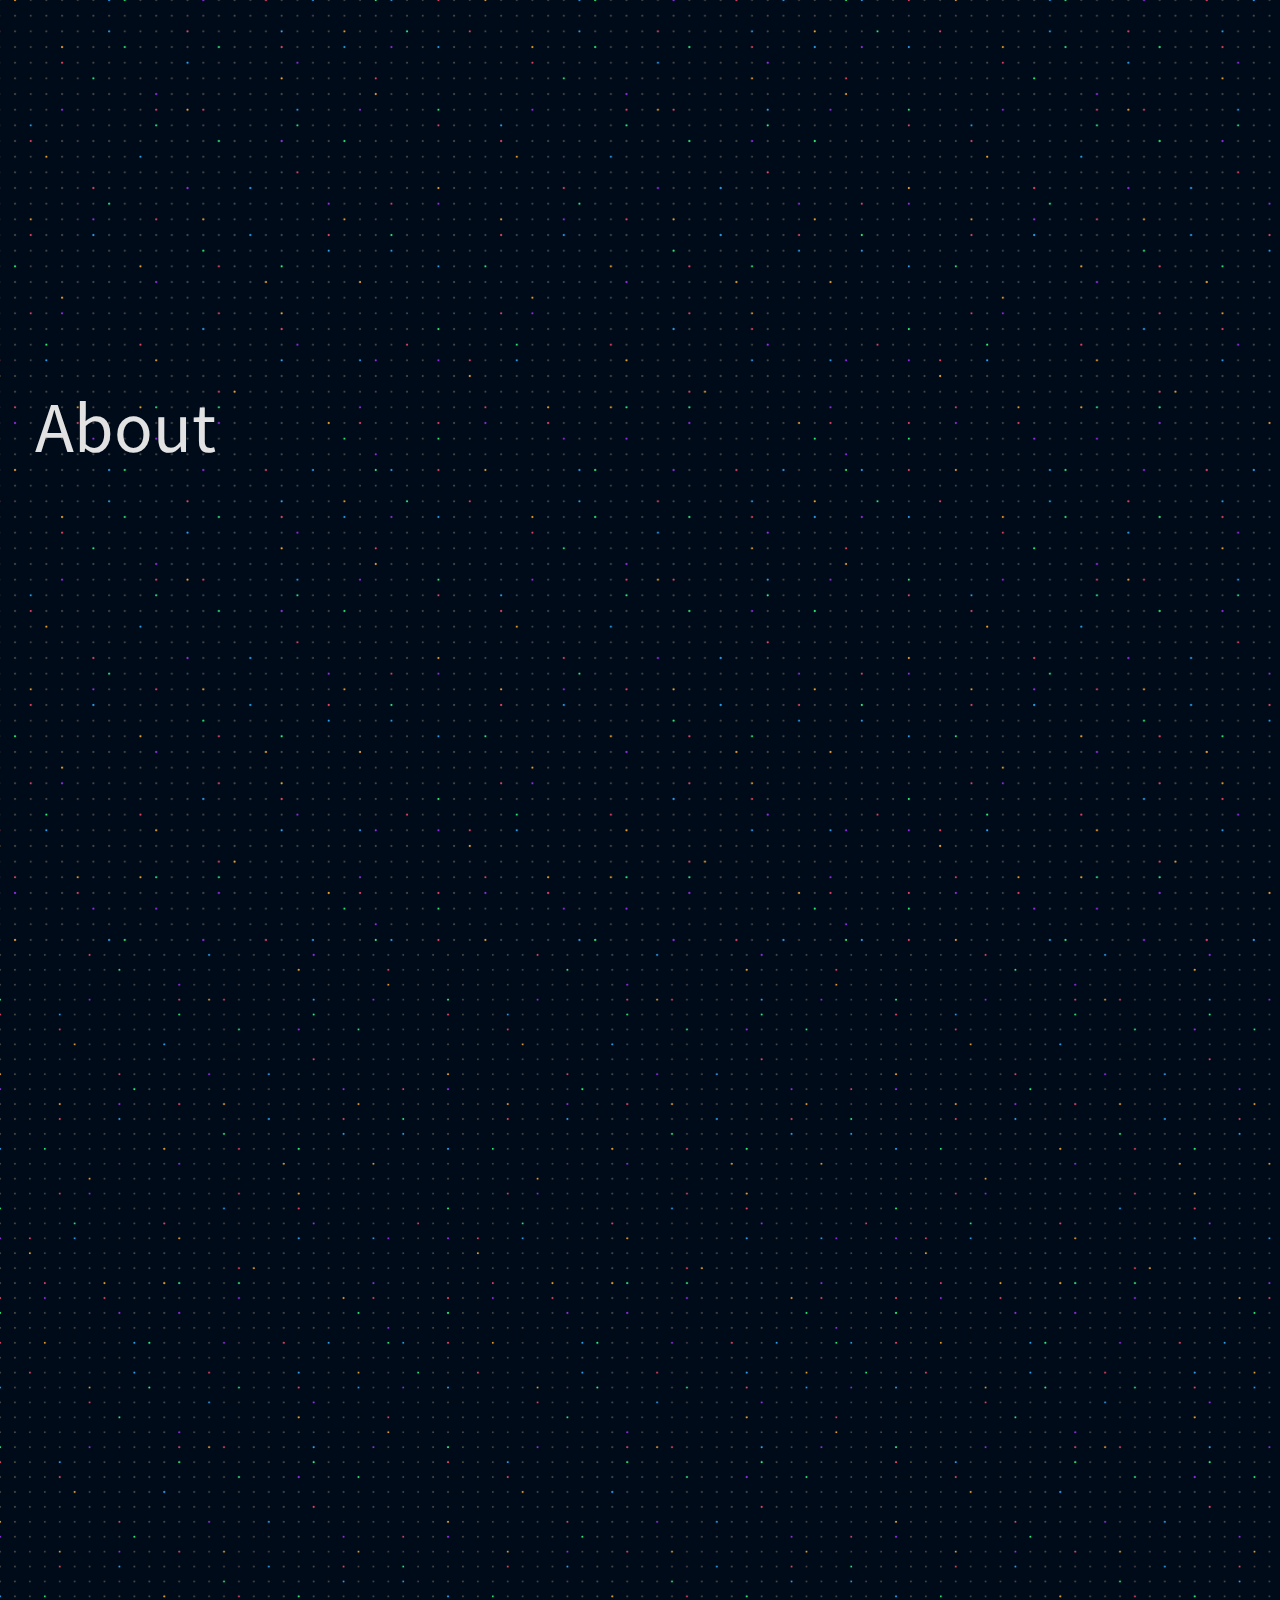
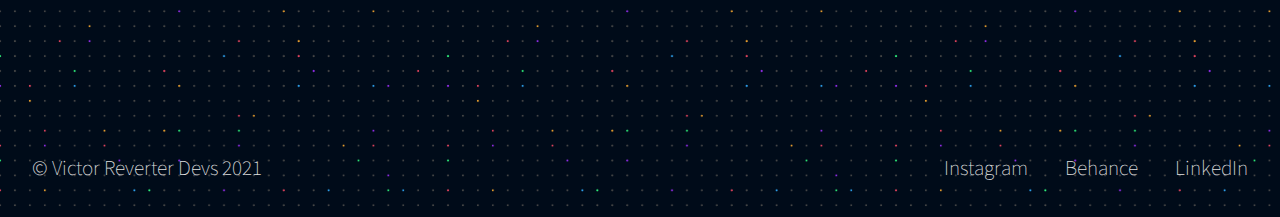
==== commit 2cff8c0e: "Update Animation in About & Contact" ====
--- a/about.html
+++ b/about.html
@@ -107,7 +107,7 @@
             </div>
 
             <div class="specs-container">
-                <h2 class="specs-title">Specialties & Services</h2>
+                <h2 class="specs-title">Fields of Work</h2>
                 <div class="specs-block">
                     <div class="specs-item">Creative Design</div>
                     <div class="specs-item">Front Dev</div>
--- a/css/styles.css
+++ b/css/styles.css
@@ -1,2 +1,2 @@
-/*! normalize.css v8.0.0 | MIT License | github.com/necolas/normalize.css */@import url("https://fonts.googleapis.com/css2?family=Noto+Sans+JP:wght@100;300;400;500;700;900&display=swap");html{line-height:1.15;-webkit-text-size-adjust:100%}body{margin:0}h1{font-size:2em;margin:0.67em 0}hr{-webkit-box-sizing:content-box;box-sizing:content-box;height:0;overflow:visible}pre{font-family:monospace, monospace;font-size:1em}a{background-color:transparent}abbr[title]{border-bottom:none;text-decoration:underline;-webkit-text-decoration:underline dotted;text-decoration:underline dotted}b,strong{font-weight:bolder}code,kbd,samp{font-family:monospace, monospace;font-size:1em}small{font-size:80%}sub,sup{font-size:75%;line-height:0;position:relative;vertical-align:baseline}sub{bottom:-0.25em}sup{top:-0.5em}img{border-style:none}button,input,optgroup,select,textarea{font-family:inherit;font-size:100%;line-height:1.15;margin:0}button,input{overflow:visible}button,select{text-transform:none}button,[type="button"],[type="reset"],[type="submit"]{-webkit-appearance:button}button::-moz-focus-inner,[type="button"]::-moz-focus-inner,[type="reset"]::-moz-focus-inner,[type="submit"]::-moz-focus-inner{border-style:none;padding:0}button:-moz-focusring,[type="button"]:-moz-focusring,[type="reset"]:-moz-focusring,[type="submit"]:-moz-focusring{outline:1px dotted ButtonText}fieldset{padding:0.35em 0.75em 0.625em}legend{-webkit-box-sizing:border-box;box-sizing:border-box;color:inherit;display:table;max-width:100%;padding:0;white-space:normal}progress{vertical-align:baseline}textarea{overflow:auto}[type="checkbox"],[type="radio"]{-webkit-box-sizing:border-box;box-sizing:border-box;padding:0}[type="number"]::-webkit-inner-spin-button,[type="number"]::-webkit-outer-spin-button{height:auto}[type="search"]{-webkit-appearance:textfield;outline-offset:-2px}[type="search"]::-webkit-search-decoration{-webkit-appearance:none}::-webkit-file-upload-button{-webkit-appearance:button;font:inherit}details{display:block}summary{display:list-item}template{display:none}[hidden]{display:none}html,body,div,span,applet,object,iframe,h1,h2,h3,h4,h5,h6,p,blockquote,pre,a,abbr,acronym,address,big,cite,code,del,dfn,em,img,ins,kbd,q,s,samp,small,strike,strong,sub,sup,tt,var,b,u,i,center,dl,dt,dd,ol,ul,li,fieldset,form,label,legend,table,caption,tbody,tfoot,thead,tr,th,td,article,aside,canvas,details,embed,figure,figcaption,footer,header,hgroup,menu,nav,output,ruby,section,summary,time,mark,audio,video{margin:0;padding:0;border:0;font-size:100%;font:inherit;vertical-align:baseline}article,aside,details,figcaption,figure,footer,header,hgroup,menu,nav,section{display:block}body{line-height:1}ol,ul{list-style:none}blockquote,q{quotes:none}blockquote:before,blockquote:after,q:before,q:after{content:'';content:none}table{border-collapse:collapse;border-spacing:0}body::-webkit-scrollbar{width:0.25em;background:#000B19}body::-webkit-scrollbar-track{-webkit-box-shadow:inset 0 0 6px transparent;box-shadow:inset 0 0 6px transparent}body::-webkit-scrollbar-thumb{background-color:#E94560;outline:1px solid #000B19}html,body{display:block;width:100%;min-height:100vh !important;background:url("../img/DarkBg.png");background-repeat:repeat;background-size:100%}.wrap{font-family:'Noto Sans JP', sans-serif !important;position:relative;min-height:100vh;overflow:hidden}a{text-decoration:none}.veil-standard{display:block;width:105%;min-height:105vh;background:url("../img/DarkBg.png");background-repeat:repeat;background-size:70%;position:fixed;top:0%;left:50%;-webkit-transform:translate(-50%, 0%);transform:translate(-50%, 0%);z-index:1000}.veil-standard h1{display:block;width:90%;font-size:2em;line-height:1.8em;color:#e2e2e2;position:absolute;top:45%;left:50%;-webkit-transform:translate(-50%, -50%);transform:translate(-50%, -50%)}.closeVeilOut{-webkit-transition:1.2s;transition:1.2s;left:-60%;position:absolute}.closeVeilOut h1{-webkit-transition:1s;transition:1s;opacity:0}.head-container{display:-webkit-box;display:-ms-flexbox;display:flex;-webkit-box-orient:horizontal;-webkit-box-direction:normal;-ms-flex-direction:row;flex-direction:row;-webkit-box-align:center;-ms-flex-align:center;align-items:center;-webkit-box-pack:justify;-ms-flex-pack:justify;justify-content:space-between;width:95%;max-width:1280px;padding:0.5em 0;margin:0 auto;z-index:30}.head-container .logo-home svg{width:55px;height:55px}.head-container .menus-container{display:-webkit-box;display:-ms-flexbox;display:flex;-webkit-box-orient:horizontal;-webkit-box-direction:normal;-ms-flex-direction:row;flex-direction:row;-webkit-box-align:center;-ms-flex-align:center;align-items:center}.head-container .menu-btn{position:relative;display:-webkit-box;display:-ms-flexbox;display:flex;-webkit-box-pack:end;-ms-flex-pack:end;justify-content:flex-end;-webkit-box-align:center;-ms-flex-align:center;align-items:center;width:50px;height:50px;cursor:pointer;-webkit-transition:all .5s ease-in-out;transition:all .5s ease-in-out;z-index:100}.head-container .menu-btn .menu-btn-burguer{width:40px;height:4px;background:#fff;border-radius:5px;-webkit-transition:all .5s ease-in-out;transition:all .5s ease-in-out}.head-container .menu-btn .menu-btn-burguer::before,.head-container .menu-btn .menu-btn-burguer::after{content:"";position:absolute;width:30px;height:4px;background:#fff;border-radius:5px;-webkit-transition:all .5s ease-in-out;transition:all .5s ease-in-out}.head-container .menu-btn .menu-btn-burguer::before{-webkit-transform:translateX(10px) translateY(-10px);transform:translateX(10px) translateY(-10px)}.head-container .menu-btn .menu-btn-burguer::after{-webkit-transform:translateX(10px) translateY(10px);transform:translateX(10px) translateY(10px)}.head-container .desktop-menu{display:none}.head-container .desktop-menu .link-menu-desktop{padding:0.5em;font-size:1.3em;color:#898989;text-decoration:none}.head-container .desktop-menu .link-menu-desktop:hover{color:#e2e2e2}.head-container .desktop-menu .l-m-d-active{color:#e2e2e2}.head-container .menu-btn.open .menu-btn-burguer{-webkit-transform:translateX(-45px);transform:translateX(-45px);background:transparent}.head-container .menu-btn.open .menu-btn-burguer::before{-webkit-transform:rotate(45deg) translate(40px, -40px);transform:rotate(45deg) translate(40px, -40px)}.head-container .menu-btn.open .menu-btn-burguer::after{-webkit-transform:rotate(-45deg) translate(40px, 40px);transform:rotate(-45deg) translate(40px, 40px)}.head-container .bulb{width:24px;height:55px;margin:0 0 0 10px;background:red}.head-container .light-bulb{background:url("../img/BulbLight.png");background-size:contain;background-position:center;background-repeat:no-repeat}.head-container .dark-bulb{background:url("../img/DarkBg.png");background-size:contain;background-position:center;background-repeat:no-repeat}.menu-options{display:block;width:100%;height:100vh;background:url("../img/DarkBg.png");background-repeat:repeat;background-size:100%;-webkit-transition:.5s;transition:.5s;position:absolute;top:0;left:-110%;-webkit-transform:translate(0, 0);transform:translate(0, 0);z-index:20}.menu-options .links-container{display:-webkit-box;display:-ms-flexbox;display:flex;-webkit-box-orient:vertical;-webkit-box-direction:normal;-ms-flex-direction:column;flex-direction:column;-webkit-box-align:center;-ms-flex-align:center;align-items:center;width:90%;position:absolute;top:35%;left:50%;-webkit-transform:translate(-50%, -50%);transform:translate(-50%, -50%);opacity:0;-webkit-transition:.6s ease-in-out;transition:.6s ease-in-out}.menu-options .links-container .link-menu{font-size:1.7em;font-weight:500;margin:0.6em 0;color:#898989;-webkit-transition:.25s ease-in-out;transition:.25s ease-in-out}.menu-options .links-container .link-menu:hover{color:#e2e2e2;-webkit-transition:.1s ease-in-out;transition:.1s ease-in-out}.menu-options .links-container .selected{color:#e2e2e2;border-bottom:4px solid #fff;-webkit-transition:.25s ease-in-out;transition:.25s ease-in-out}.menu-options .links-container .l-m-m-active{color:#e2e2e2}.menu-mobile-open{left:0%}.menu-mobile-open .links-container{opacity:1;-webkit-transition:.6s ease-in-out;transition:.6s ease-in-out}.btn-gradient{border:none;display:inline-block;color:white;border:3px solid #E94560;position:relative;z-index:1;-webkit-transition:0.3s ease-in-out;transition:0.3s ease-in-out;cursor:pointer}.btn-gradient:hover{background:rgba(233,69,96,0.2)}.regular-container{display:block;width:100%}.sub-category-container{display:block;width:100%;height:100vh;position:relative}.sub-category-container .title-sub{display:block;width:100%}.sub-category-container .subtitle-sub{width:100%;color:#e2e2e2;font-weight:100}.scroll-indicator{display:block;width:20px;height:40px;position:absolute;bottom:3%;left:50%;-webkit-transform:translate(-50%, 0%);transform:translate(-50%, 0%);border:2px solid #fff;border-radius:15px}.scroll-indicator .ball-indicator{display:block;width:7px;height:7px;background:#fff;border-radius:10px;position:absolute;top:75%;left:50%;-webkit-transform:translate(-50%, -50%);transform:translate(-50%, -50%);-webkit-animation:animateScrollIndicator 1s infinite ease-in-out;animation:animateScrollIndicator 1s infinite ease-in-out}#footer{display:-webkit-box;display:-ms-flexbox;display:flex;-webkit-box-orient:vertical;-webkit-box-direction:normal;-ms-flex-direction:column;flex-direction:column;-webkit-box-align:center;-ms-flex-align:center;align-items:center;width:95%;max-width:1280px;margin:0 auto;padding:2em 0}#footer .container-links{display:-webkit-box;display:-ms-flexbox;display:flex;-webkit-box-orient:horizontal;-webkit-box-direction:normal;-ms-flex-direction:row;flex-direction:row;-webkit-box-align:center;-ms-flex-align:center;align-items:center;-webkit-box-pack:justify;-ms-flex-pack:justify;justify-content:space-between;width:100%;padding:0.5em 0}#footer .container-links a{font-size:1em;color:#e2e2e2;font-weight:100}#footer .copyright{font-size:1em;color:#e2e2e2;font-weight:100;padding:1em 0 0.5em}@media (orientation: landscape){html,body{background-size:70%}.menu-options{background-size:70%}}@media (min-width: 667px) and (min-height: 375px) and (orientation: landscape){#footer{-webkit-box-orient:horizontal;-webkit-box-direction:reverse;-ms-flex-direction:row-reverse;flex-direction:row-reverse;-webkit-box-align:center;-ms-flex-align:center;align-items:center;-webkit-box-pack:justify;-ms-flex-pack:justify;justify-content:space-between}#footer .container-links{width:50%}#footer .copyright{padding:initial}}@media (min-width: 812px) and (min-height: 375px) and (orientation: landscape){html,body{background-size:60%}.menu-options{background-size:60%}#footer .container-links{width:35%}}@media (min-width: 750px) and (min-height: 1024px){html,body{background-size:60%}.left-panel,.right-panel{background-size:120% !important}.head-container .logo-home svg{width:75px;height:75px}.head-container .desktop-menu{display:block}.head-container .menu-btn{display:none}#footer{padding:4em 0 2em}#footer .container-links a{font-size:1.4em}#footer .copyright{font-size:1.4em}}@media (min-width: 1024px) and (min-height: 750px) and (orientation: landscape){html,body{background-size:50%}.veil-standard{background-size:35%}.veil-standard h1{font-size:4em}.left-panel,.right-panel{background-size:100% !important}.head-container .logo-home svg{width:85px;height:85px}.head-container .desktop-menu{display:block}.head-container .menu-btn{display:none}#footer{padding:5em 0 2em}#footer .container-links{width:30%}}@media (min-width: 1024px) and (min-height: 1366px){html,body{background-size:50%}.left-panel,.right-panel{background-size:100% !important}.head-container .logo-home svg{width:90px;height:90px}.head-container .desktop-menu .link-menu-desktop{font-size:1.6em}#footer{padding:8em 0 2em}#footer .container-links a{font-size:1.7em}#footer .copyright{font-size:1.7em}}@media (min-width: 1366px) and (min-height: 1024px) and (orientation: landscape){.head-container .desktop-menu .link-menu-desktop{font-size:1.8em}#footer{padding:9em 0 2em}#footer .container-links{width:30%}#footer .container-links a{font-size:1.7em}#footer .copyright{font-size:1.7em}}@media (min-width: 1280px){html,body{background-size:35%}.left-panel,.right-panel{background-size:70% !important}#footer .container-links{width:25%}#footer .container-links a{font-size:1.2em}#footer .copyright{font-size:1.2em}}
+/*! normalize.css v8.0.0 | MIT License | github.com/necolas/normalize.css */@import url("https://fonts.googleapis.com/css2?family=Noto+Sans+JP:wght@100;300;400;500;700;900&display=swap");html{line-height:1.15;-webkit-text-size-adjust:100%}body{margin:0}h1{font-size:2em;margin:0.67em 0}hr{-webkit-box-sizing:content-box;box-sizing:content-box;height:0;overflow:visible}pre{font-family:monospace, monospace;font-size:1em}a{background-color:transparent}abbr[title]{border-bottom:none;text-decoration:underline;-webkit-text-decoration:underline dotted;text-decoration:underline dotted}b,strong{font-weight:bolder}code,kbd,samp{font-family:monospace, monospace;font-size:1em}small{font-size:80%}sub,sup{font-size:75%;line-height:0;position:relative;vertical-align:baseline}sub{bottom:-0.25em}sup{top:-0.5em}img{border-style:none}button,input,optgroup,select,textarea{font-family:inherit;font-size:100%;line-height:1.15;margin:0}button,input{overflow:visible}button,select{text-transform:none}button,[type="button"],[type="reset"],[type="submit"]{-webkit-appearance:button}button::-moz-focus-inner,[type="button"]::-moz-focus-inner,[type="reset"]::-moz-focus-inner,[type="submit"]::-moz-focus-inner{border-style:none;padding:0}button:-moz-focusring,[type="button"]:-moz-focusring,[type="reset"]:-moz-focusring,[type="submit"]:-moz-focusring{outline:1px dotted ButtonText}fieldset{padding:0.35em 0.75em 0.625em}legend{-webkit-box-sizing:border-box;box-sizing:border-box;color:inherit;display:table;max-width:100%;padding:0;white-space:normal}progress{vertical-align:baseline}textarea{overflow:auto}[type="checkbox"],[type="radio"]{-webkit-box-sizing:border-box;box-sizing:border-box;padding:0}[type="number"]::-webkit-inner-spin-button,[type="number"]::-webkit-outer-spin-button{height:auto}[type="search"]{-webkit-appearance:textfield;outline-offset:-2px}[type="search"]::-webkit-search-decoration{-webkit-appearance:none}::-webkit-file-upload-button{-webkit-appearance:button;font:inherit}details{display:block}summary{display:list-item}template{display:none}[hidden]{display:none}html,body,div,span,applet,object,iframe,h1,h2,h3,h4,h5,h6,p,blockquote,pre,a,abbr,acronym,address,big,cite,code,del,dfn,em,img,ins,kbd,q,s,samp,small,strike,strong,sub,sup,tt,var,b,u,i,center,dl,dt,dd,ol,ul,li,fieldset,form,label,legend,table,caption,tbody,tfoot,thead,tr,th,td,article,aside,canvas,details,embed,figure,figcaption,footer,header,hgroup,menu,nav,output,ruby,section,summary,time,mark,audio,video{margin:0;padding:0;border:0;font-size:100%;font:inherit;vertical-align:baseline}article,aside,details,figcaption,figure,footer,header,hgroup,menu,nav,section{display:block}body{line-height:1}ol,ul{list-style:none}blockquote,q{quotes:none}blockquote:before,blockquote:after,q:before,q:after{content:'';content:none}table{border-collapse:collapse;border-spacing:0}body::-webkit-scrollbar{width:0.25em;background:#000B19}body::-webkit-scrollbar-track{-webkit-box-shadow:inset 0 0 6px transparent;box-shadow:inset 0 0 6px transparent}body::-webkit-scrollbar-thumb{background-color:#E94560;outline:1px solid #000B19}html,body{display:block;width:100%;min-height:100vh !important;background:url("../img/DarkBg.png");background-repeat:repeat;background-size:100%}.wrap{font-family:'Noto Sans JP', sans-serif !important;position:relative;min-height:100vh;overflow:hidden}a{text-decoration:none}.veil-standard{display:block;width:105%;min-height:105vh;background:url("../img/DarkBg.png");background-repeat:repeat;background-size:70%;position:fixed;top:0%;left:50%;-webkit-transform:translate(-50%, 0%);transform:translate(-50%, 0%);z-index:1000}.veil-standard h1{display:block;width:90%;font-size:2em;line-height:1.8em;color:#e2e2e2;position:absolute;top:45%;left:50%;-webkit-transform:translate(-50%, -50%);transform:translate(-50%, -50%)}.closeVeilOut{-webkit-transition:1.2s;transition:1.2s;left:-60%;position:absolute}.closeVeilOut h1{-webkit-transition:1s;transition:1s;opacity:0}.head-container{display:-webkit-box;display:-ms-flexbox;display:flex;-webkit-box-orient:horizontal;-webkit-box-direction:normal;-ms-flex-direction:row;flex-direction:row;-webkit-box-align:center;-ms-flex-align:center;align-items:center;-webkit-box-pack:justify;-ms-flex-pack:justify;justify-content:space-between;width:95%;max-width:1280px;padding:0.5em 0;margin:0 auto;z-index:30}.head-container .logo-home svg{width:55px;height:55px}.head-container .menus-container{display:-webkit-box;display:-ms-flexbox;display:flex;-webkit-box-orient:horizontal;-webkit-box-direction:normal;-ms-flex-direction:row;flex-direction:row;-webkit-box-align:center;-ms-flex-align:center;align-items:center}.head-container .menu-btn{position:relative;display:-webkit-box;display:-ms-flexbox;display:flex;-webkit-box-pack:end;-ms-flex-pack:end;justify-content:flex-end;-webkit-box-align:center;-ms-flex-align:center;align-items:center;width:50px;height:50px;cursor:pointer;-webkit-transition:all .5s ease-in-out;transition:all .5s ease-in-out;z-index:100}.head-container .menu-btn .menu-btn-burguer{width:40px;height:4px;background:#fff;border-radius:5px;-webkit-transition:all .5s ease-in-out;transition:all .5s ease-in-out}.head-container .menu-btn .menu-btn-burguer::before,.head-container .menu-btn .menu-btn-burguer::after{content:"";position:absolute;width:30px;height:4px;background:#fff;border-radius:5px;-webkit-transition:all .5s ease-in-out;transition:all .5s ease-in-out}.head-container .menu-btn .menu-btn-burguer::before{-webkit-transform:translateX(10px) translateY(-10px);transform:translateX(10px) translateY(-10px)}.head-container .menu-btn .menu-btn-burguer::after{-webkit-transform:translateX(10px) translateY(10px);transform:translateX(10px) translateY(10px)}.head-container .desktop-menu{display:none}.head-container .desktop-menu .link-menu-desktop{padding:0.5em;font-size:1.3em;color:#898989;text-decoration:none}.head-container .desktop-menu .link-menu-desktop:hover{color:#e2e2e2}.head-container .desktop-menu .l-m-d-active{color:#e2e2e2}.head-container .menu-btn.open .menu-btn-burguer{-webkit-transform:translateX(-45px);transform:translateX(-45px);background:transparent}.head-container .menu-btn.open .menu-btn-burguer::before{-webkit-transform:rotate(45deg) translate(40px, -40px);transform:rotate(45deg) translate(40px, -40px)}.head-container .menu-btn.open .menu-btn-burguer::after{-webkit-transform:rotate(-45deg) translate(40px, 40px);transform:rotate(-45deg) translate(40px, 40px)}.head-container .bulb{width:24px;height:55px;margin:0 0 0 10px;background:red}.head-container .light-bulb{background:url("../img/BulbLight.png");background-size:contain;background-position:center;background-repeat:no-repeat}.head-container .dark-bulb{background:url("../img/DarkBg.png");background-size:contain;background-position:center;background-repeat:no-repeat}.menu-options{display:block;width:100%;height:100vh;background:url("../img/DarkBg.png");background-repeat:repeat;background-size:100%;-webkit-transition:.5s;transition:.5s;position:absolute;top:0;left:-110%;-webkit-transform:translate(0, 0);transform:translate(0, 0);z-index:20}.menu-options .links-container{display:-webkit-box;display:-ms-flexbox;display:flex;-webkit-box-orient:vertical;-webkit-box-direction:normal;-ms-flex-direction:column;flex-direction:column;-webkit-box-align:center;-ms-flex-align:center;align-items:center;width:90%;position:absolute;top:35%;left:50%;-webkit-transform:translate(-50%, -50%);transform:translate(-50%, -50%);opacity:0;-webkit-transition:.6s ease-in-out;transition:.6s ease-in-out}.menu-options .links-container .link-menu{font-size:1.7em;font-weight:500;margin:0.6em 0;color:#898989;-webkit-transition:.25s ease-in-out;transition:.25s ease-in-out}.menu-options .links-container .link-menu:hover{color:#e2e2e2;-webkit-transition:.1s ease-in-out;transition:.1s ease-in-out}.menu-options .links-container .selected{color:#e2e2e2;border-bottom:4px solid #fff;-webkit-transition:.25s ease-in-out;transition:.25s ease-in-out}.menu-options .links-container .l-m-m-active{color:#e2e2e2}.menu-mobile-open{left:0%}.menu-mobile-open .links-container{opacity:1;-webkit-transition:.6s ease-in-out;transition:.6s ease-in-out}.btn-gradient{border:none;display:inline-block;color:white;border:3px solid #E94560;position:relative;z-index:1;-webkit-transition:0.3s ease-in-out;transition:0.3s ease-in-out;cursor:pointer}.btn-gradient:hover{background:rgba(233,69,96,0.2)}.regular-container{display:block;width:100%}.sub-category-container{display:block;width:100%;height:100vh;position:relative}.sub-category-container .title-sub{display:block;width:100%}.sub-category-container .subtitle-sub{width:100%;color:#e2e2e2;font-weight:100}.scroll-indicator{display:block;width:20px;height:40px;position:absolute;bottom:3%;left:50%;-webkit-transform:translate(-50%, 0%);transform:translate(-50%, 0%);border:2px solid #fff;border-radius:15px}.scroll-indicator .ball-indicator{display:block;width:7px;height:7px;background:#fff;border-radius:10px;position:absolute;top:75%;left:50%;-webkit-transform:translate(-50%, -50%);transform:translate(-50%, -50%);-webkit-animation:animateScrollIndicator 1s infinite ease-in-out;animation:animateScrollIndicator 1s infinite ease-in-out}#footer{display:-webkit-box;display:-ms-flexbox;display:flex;-webkit-box-orient:vertical;-webkit-box-direction:normal;-ms-flex-direction:column;flex-direction:column;-webkit-box-align:center;-ms-flex-align:center;align-items:center;width:95%;max-width:1280px;margin:0 auto;padding:2em 0}#footer .container-links{display:-webkit-box;display:-ms-flexbox;display:flex;-webkit-box-orient:horizontal;-webkit-box-direction:normal;-ms-flex-direction:row;flex-direction:row;-webkit-box-align:center;-ms-flex-align:center;align-items:center;-webkit-box-pack:justify;-ms-flex-pack:justify;justify-content:space-between;width:100%;padding:0.5em 0}#footer .container-links a{font-size:1em;color:#e2e2e2;font-weight:100}#footer .copyright{font-size:1em;color:#e2e2e2;font-weight:100;padding:1em 0 0.5em}.visible-elem{-webkit-transition:0.5s !important;transition:0.5s !important;opacity:1 !important}@media (orientation: landscape){html,body{background-size:70%}.menu-options{background-size:70%}}@media (min-width: 667px) and (min-height: 375px) and (orientation: landscape){#footer{-webkit-box-orient:horizontal;-webkit-box-direction:reverse;-ms-flex-direction:row-reverse;flex-direction:row-reverse;-webkit-box-align:center;-ms-flex-align:center;align-items:center;-webkit-box-pack:justify;-ms-flex-pack:justify;justify-content:space-between}#footer .container-links{width:50%}#footer .copyright{padding:initial}}@media (min-width: 812px) and (min-height: 375px) and (orientation: landscape){html,body{background-size:60%}.menu-options{background-size:60%}#footer .container-links{width:35%}}@media (min-width: 750px) and (min-height: 1024px){html,body{background-size:60%}.left-panel,.right-panel{background-size:120% !important}.head-container .logo-home svg{width:75px;height:75px}.head-container .desktop-menu{display:block}.head-container .menu-btn{display:none}#footer{padding:4em 0 2em}#footer .container-links a{font-size:1.4em}#footer .copyright{font-size:1.4em}}@media (min-width: 1024px) and (min-height: 750px) and (orientation: landscape){html,body{background-size:50%}.veil-standard{background-size:35%}.veil-standard h1{font-size:4em}.left-panel,.right-panel{background-size:100% !important}.head-container .logo-home svg{width:85px;height:85px}.head-container .desktop-menu{display:block}.head-container .menu-btn{display:none}#footer{padding:5em 0 2em}#footer .container-links{width:30%}}@media (min-width: 1024px) and (min-height: 1366px){html,body{background-size:50%}.left-panel,.right-panel{background-size:100% !important}.head-container .logo-home svg{width:90px;height:90px}.head-container .desktop-menu .link-menu-desktop{font-size:1.6em}#footer{padding:8em 0 2em}#footer .container-links a{font-size:1.7em}#footer .copyright{font-size:1.7em}}@media (min-width: 1366px) and (min-height: 1024px) and (orientation: landscape){.head-container .desktop-menu .link-menu-desktop{font-size:1.8em}#footer{padding:9em 0 2em}#footer .container-links{width:30%}#footer .container-links a{font-size:1.7em}#footer .copyright{font-size:1.7em}}@media (min-width: 1280px){html,body{background-size:35%}.left-panel,.right-panel{background-size:70% !important}#footer .container-links{width:25%}#footer .container-links a{font-size:1.2em}#footer .copyright{font-size:1.2em}}
 /*# sourceMappingURL=styles.css.map */--- a/css/about-styles.css
+++ b/css/about-styles.css
@@ -1,2 +1,2 @@
-/*! normalize.css v8.0.0 | MIT License | github.com/necolas/normalize.css */html{line-height:1.15;-webkit-text-size-adjust:100%}body{margin:0}h1{font-size:2em;margin:0.67em 0}hr{-webkit-box-sizing:content-box;box-sizing:content-box;height:0;overflow:visible}pre{font-family:monospace, monospace;font-size:1em}a{background-color:transparent}abbr[title]{border-bottom:none;text-decoration:underline;-webkit-text-decoration:underline dotted;text-decoration:underline dotted}b,strong{font-weight:bolder}code,kbd,samp{font-family:monospace, monospace;font-size:1em}small{font-size:80%}sub,sup{font-size:75%;line-height:0;position:relative;vertical-align:baseline}sub{bottom:-0.25em}sup{top:-0.5em}img{border-style:none}button,input,optgroup,select,textarea{font-family:inherit;font-size:100%;line-height:1.15;margin:0}button,input{overflow:visible}button,select{text-transform:none}button,[type="button"],[type="reset"],[type="submit"]{-webkit-appearance:button}button::-moz-focus-inner,[type="button"]::-moz-focus-inner,[type="reset"]::-moz-focus-inner,[type="submit"]::-moz-focus-inner{border-style:none;padding:0}button:-moz-focusring,[type="button"]:-moz-focusring,[type="reset"]:-moz-focusring,[type="submit"]:-moz-focusring{outline:1px dotted ButtonText}fieldset{padding:0.35em 0.75em 0.625em}legend{-webkit-box-sizing:border-box;box-sizing:border-box;color:inherit;display:table;max-width:100%;padding:0;white-space:normal}progress{vertical-align:baseline}textarea{overflow:auto}[type="checkbox"],[type="radio"]{-webkit-box-sizing:border-box;box-sizing:border-box;padding:0}[type="number"]::-webkit-inner-spin-button,[type="number"]::-webkit-outer-spin-button{height:auto}[type="search"]{-webkit-appearance:textfield;outline-offset:-2px}[type="search"]::-webkit-search-decoration{-webkit-appearance:none}::-webkit-file-upload-button{-webkit-appearance:button;font:inherit}details{display:block}summary{display:list-item}template{display:none}[hidden]{display:none}html,body,div,span,applet,object,iframe,h1,h2,h3,h4,h5,h6,p,blockquote,pre,a,abbr,acronym,address,big,cite,code,del,dfn,em,img,ins,kbd,q,s,samp,small,strike,strong,sub,sup,tt,var,b,u,i,center,dl,dt,dd,ol,ul,li,fieldset,form,label,legend,table,caption,tbody,tfoot,thead,tr,th,td,article,aside,canvas,details,embed,figure,figcaption,footer,header,hgroup,menu,nav,output,ruby,section,summary,time,mark,audio,video{margin:0;padding:0;border:0;font-size:100%;font:inherit;vertical-align:baseline}article,aside,details,figcaption,figure,footer,header,hgroup,menu,nav,section{display:block}body{line-height:1}ol,ul{list-style:none}blockquote,q{quotes:none}blockquote:before,blockquote:after,q:before,q:after{content:'';content:none}table{border-collapse:collapse;border-spacing:0}.head-container{opacity:1;top:0%}.main-container{display:-webkit-box;display:-ms-flexbox;display:flex;-webkit-box-orient:vertical;-webkit-box-direction:normal;-ms-flex-direction:column;flex-direction:column;-webkit-box-align:center;-ms-flex-align:center;align-items:center;width:100%;max-width:1280px;margin:-90px auto -90px;padding:0 0 0;-webkit-transform:scale(0.9);transform:scale(0.9);z-index:10}.main-container .text-container{display:block;width:100%}.main-container .text-container .title-block{display:block;width:100%;text-align:left;color:#e2e2e2;font-weight:600;padding:1.2em 0 0.2em;font-size:1.7em}.main-container .text-container .subtitle-block{display:block;width:100%;text-align:left;color:#e2e2e2;font-weight:100;padding:0.4em 0 0.2em;font-size:1.1em}.main-container .text-container .paragraph-block{display:block;width:100%;text-align:left;color:#e2e2e2;font-weight:100;padding:0.4em 0 0.2em;font-size:0.95em;line-height:1.25em}.main-container .text-container .sub-paragraph{display:block;width:100%;text-align:center;color:#e2e2e2;font-weight:100;padding:1em 0;font-size:1em;line-height:1.2em}.main-container .text-container .sub-paragraph .email-resalte{color:#E94560}.main-container .text-container .container-btn{display:block;width:100%;padding:1em 0 0.5em}.main-container .text-container .container-btn .contact-btn{display:block;width:70%;margin:0 auto;font-size:1em;padding:1em 0.3em;font-weight:500;text-align:center}.main-container .skills-container{display:block;width:100%;cursor:pointer}.main-container .skills-container .skills-title{display:block;width:100%;text-align:left;color:#e2e2e2;font-weight:600;padding:1.2em 0;font-size:1.7em}.main-container .skills-container .skills-block{display:-webkit-box;display:-ms-flexbox;display:flex;-webkit-box-orient:horizontal;-webkit-box-direction:normal;-ms-flex-direction:row;flex-direction:row;-webkit-box-pack:start;-ms-flex-pack:start;justify-content:flex-start;-ms-flex-wrap:wrap;flex-wrap:wrap;width:100%}.main-container .skills-container .skills-block .skills-item{margin:0.4em 0.8em 0.4em 0;padding:0.6em 0.8em;color:#e2e2e2;font-size:1em;font-weight:500;border:2px solid #e2e2e2;border-radius:5px}.main-container .skills-container .skills-block .skills-item-active{background:#E94560;color:#e2e2e2}.main-container .specs-container{display:block;width:100%;cursor:pointer;-webkit-transition:0.5s;transition:0.5s}.main-container .specs-container .specs-title{display:block;width:100%;text-align:left;color:#e2e2e2;font-weight:600;padding:1.2em 0;font-size:1.7em}.main-container .specs-container .specs-block{display:-webkit-box;display:-ms-flexbox;display:flex;-webkit-box-orient:horizontal;-webkit-box-direction:normal;-ms-flex-direction:row;flex-direction:row;-webkit-box-pack:justify;-ms-flex-pack:justify;justify-content:space-between;-ms-flex-wrap:wrap;flex-wrap:wrap;width:100%}.main-container .specs-container .specs-block .specs-item{display:block;width:100%;margin:0.4em auto 0;padding:4em 0.8em;font-size:1.3em;font-weight:500;text-align:center;color:#E94560;border:2px solid #e2e2e2;border-radius:5px}.main-container .resume-container{display:block;width:100%}.main-container .resume-container .resume-title-block{display:block;width:100%;text-align:left;color:#e2e2e2;font-weight:600;padding:1.2em 0 0.2em;font-size:1.7em}.main-container .resume-container .resume-paragraph-block{display:block;width:100%;text-align:left;color:#e2e2e2;font-weight:100;padding:0.4em 0 0.2em;font-size:0.95em;line-height:1.25em}.main-container .resume-container .resume-btn-container{display:-webkit-box;display:-ms-flexbox;display:flex;-webkit-box-orient:horizontal;-webkit-box-direction:normal;-ms-flex-direction:row;flex-direction:row;-webkit-box-align:center;-ms-flex-align:center;align-items:center;-webkit-box-pack:justify;-ms-flex-pack:justify;justify-content:space-between;width:100%;padding:1em 0 0.5em}.main-container .resume-container .resume-btn-container .resume-btn{display:block;width:45%;font-size:1em;padding:1em 0;font-weight:500;text-align:center}.contact-pic{display:block;width:100%;min-height:75vh;margin:-10vh auto 0;background:url("../img/AboutPicture.png");background-position:top center;background-size:contain;background-repeat:no-repeat;z-index:5;-webkit-animation:animPicture 2s infinite ease-in-out;animation:animPicture 2s infinite ease-in-out}@media (orientation: landscape){.main-container{-webkit-box-align:start;-ms-flex-align:start;align-items:flex-start;-webkit-box-orient:horizontal;-webkit-box-direction:normal;-ms-flex-direction:row;flex-direction:row;-ms-flex-wrap:wrap;flex-wrap:wrap}.main-container .text-container{width:55%}.main-container .specs-container .specs-block .specs-item{max-width:270px}.contact-pic{width:45%;min-height:120vh}}@media (min-width: 414px) and (min-height: 736px){.main-container .specs-container .specs-block .specs-item{padding:5em 0.8em}}@media (min-width: 736px) and (min-height: 414px) and (orientation: landscape){.main-container{margin:-60px auto 0}.main-container .specs-container .specs-block .specs-item{width:26%}.main-container .resume-container{display:-webkit-box;display:-ms-flexbox;display:flex;-webkit-box-orient:horizontal;-webkit-box-direction:normal;-ms-flex-direction:row;flex-direction:row;-ms-flex-wrap:wrap;flex-wrap:wrap;-webkit-box-align:center;-ms-flex-align:center;align-items:center;-webkit-box-pack:justify;-ms-flex-pack:justify;justify-content:space-between}.main-container .resume-container .resume-paragraph-block{width:50%}.main-container .resume-container .resume-btn-container{width:50%}}@media (min-width: 812px) and (min-height: 375px) and (orientation: landscape){.main-container{margin:-60px auto 0}.main-container .specs-container .specs-block .specs-item{width:26%}.main-container .resume-container{display:-webkit-box;display:-ms-flexbox;display:flex;-webkit-box-orient:horizontal;-webkit-box-direction:normal;-ms-flex-direction:row;flex-direction:row;-ms-flex-wrap:wrap;flex-wrap:wrap;-webkit-box-align:center;-ms-flex-align:center;align-items:center;-webkit-box-pack:justify;-ms-flex-pack:justify;justify-content:space-between}.main-container .resume-container .resume-paragraph-block{width:48%}.main-container .resume-container .resume-btn-container{width:50%}}@media (min-width: 750px) and (min-height: 1024px){.main-container .text-container .title-block{font-size:1.9em}.main-container .text-container .subtitle-block{font-size:1.4em}.main-container .text-container .paragraph-block{font-size:1.1em}.main-container .specs-container .specs-block .specs-item{width:26%}.main-container .resume-container{display:-webkit-box;display:-ms-flexbox;display:flex;-webkit-box-orient:horizontal;-webkit-box-direction:normal;-ms-flex-direction:row;flex-direction:row;-ms-flex-wrap:wrap;flex-wrap:wrap;-webkit-box-align:center;-ms-flex-align:center;align-items:center;-webkit-box-pack:justify;-ms-flex-pack:justify;justify-content:space-between}.main-container .resume-container .resume-title-block{padding:1.2em 0 0.8em}.main-container .resume-container .resume-paragraph-block{width:48%;font-size:1.1em}.main-container .resume-container .resume-btn-container{width:50%}.main-container .resume-container .resume-btn-container .resume-btn{font-size:1.3em}}@media (min-width: 1024px) and (min-height: 750px) and (orientation: landscape){.contact-pic{width:45%;background-position:center}.main-container{margin:-60px auto -60px}.main-container .text-container{width:50%}.main-container .text-container .title-block{font-size:1.9em}.main-container .text-container .subtitle-block{font-size:1.4em}.main-container .text-container .paragraph-block{font-size:1.1em}.main-container .specs-container .specs-block .specs-item{padding:4em 0.8em}.main-container .resume-container .resume-paragraph-block{font-size:1.1em}.main-container .resume-container .resume-btn-container{width:50%}.main-container .resume-container .resume-btn-container .resume-btn{font-size:1.3em}}@media (min-width: 1024px) and (min-height: 1366px){.main-container .text-container .title-block{font-size:2.4em}.main-container .text-container .subtitle-block{font-size:1.8em}.main-container .text-container .paragraph-block{font-size:1.3em;line-height:1.5em}.main-container .skills-container .skills-title{font-size:2.4em}.main-container .skills-container .skills-block .skills-item{font-size:1.4em;border:4px solid #e2e2e2;border-radius:10px}.main-container .specs-container .specs-block .specs-item{font-size:1.7em;padding:3.4em 0.8em;border:4px solid #e2e2e2;border-radius:10px}.main-container .resume-container .resume-title-block{font-size:2.4em}.main-container .resume-container .resume-paragraph-block{font-size:1.3em;line-height:1.5em}.main-container .resume-container .resume-btn-container .resume-btn{font-size:1.3em}}@media (min-width: 1366px) and (min-height: 1024px) and (orientation: landscape){.main-container .text-container .title-block{font-size:2.4em}.main-container .text-container .subtitle-block{font-size:1.8em}.main-container .text-container .paragraph-block{font-size:1.3em;line-height:1.5em}.main-container .skills-container .skills-block .skills-item{font-size:1.2em}.main-container .resume-container .resume-title-block{font-size:2.4em}.main-container .resume-container .resume-paragraph-block{font-size:1.3em;line-height:1.5em}.main-container .resume-container .resume-btn-container .resume-btn{font-size:1.3em}}@media (min-width: 1280px){.contact-pic{width:45%}}
+/*! normalize.css v8.0.0 | MIT License | github.com/necolas/normalize.css */html{line-height:1.15;-webkit-text-size-adjust:100%}body{margin:0}h1{font-size:2em;margin:0.67em 0}hr{-webkit-box-sizing:content-box;box-sizing:content-box;height:0;overflow:visible}pre{font-family:monospace, monospace;font-size:1em}a{background-color:transparent}abbr[title]{border-bottom:none;text-decoration:underline;-webkit-text-decoration:underline dotted;text-decoration:underline dotted}b,strong{font-weight:bolder}code,kbd,samp{font-family:monospace, monospace;font-size:1em}small{font-size:80%}sub,sup{font-size:75%;line-height:0;position:relative;vertical-align:baseline}sub{bottom:-0.25em}sup{top:-0.5em}img{border-style:none}button,input,optgroup,select,textarea{font-family:inherit;font-size:100%;line-height:1.15;margin:0}button,input{overflow:visible}button,select{text-transform:none}button,[type="button"],[type="reset"],[type="submit"]{-webkit-appearance:button}button::-moz-focus-inner,[type="button"]::-moz-focus-inner,[type="reset"]::-moz-focus-inner,[type="submit"]::-moz-focus-inner{border-style:none;padding:0}button:-moz-focusring,[type="button"]:-moz-focusring,[type="reset"]:-moz-focusring,[type="submit"]:-moz-focusring{outline:1px dotted ButtonText}fieldset{padding:0.35em 0.75em 0.625em}legend{-webkit-box-sizing:border-box;box-sizing:border-box;color:inherit;display:table;max-width:100%;padding:0;white-space:normal}progress{vertical-align:baseline}textarea{overflow:auto}[type="checkbox"],[type="radio"]{-webkit-box-sizing:border-box;box-sizing:border-box;padding:0}[type="number"]::-webkit-inner-spin-button,[type="number"]::-webkit-outer-spin-button{height:auto}[type="search"]{-webkit-appearance:textfield;outline-offset:-2px}[type="search"]::-webkit-search-decoration{-webkit-appearance:none}::-webkit-file-upload-button{-webkit-appearance:button;font:inherit}details{display:block}summary{display:list-item}template{display:none}[hidden]{display:none}html,body,div,span,applet,object,iframe,h1,h2,h3,h4,h5,h6,p,blockquote,pre,a,abbr,acronym,address,big,cite,code,del,dfn,em,img,ins,kbd,q,s,samp,small,strike,strong,sub,sup,tt,var,b,u,i,center,dl,dt,dd,ol,ul,li,fieldset,form,label,legend,table,caption,tbody,tfoot,thead,tr,th,td,article,aside,canvas,details,embed,figure,figcaption,footer,header,hgroup,menu,nav,output,ruby,section,summary,time,mark,audio,video{margin:0;padding:0;border:0;font-size:100%;font:inherit;vertical-align:baseline}article,aside,details,figcaption,figure,footer,header,hgroup,menu,nav,section{display:block}body{line-height:1}ol,ul{list-style:none}blockquote,q{quotes:none}blockquote:before,blockquote:after,q:before,q:after{content:'';content:none}table{border-collapse:collapse;border-spacing:0}.head-container{opacity:1;top:0%}.main-container{display:-webkit-box;display:-ms-flexbox;display:flex;-webkit-box-orient:vertical;-webkit-box-direction:normal;-ms-flex-direction:column;flex-direction:column;-webkit-box-align:center;-ms-flex-align:center;align-items:center;width:100%;max-width:1280px;margin:-90px auto -90px;padding:0 0 0;-webkit-transform:scale(0.9);transform:scale(0.9);opacity:0;z-index:10}.main-container .text-container{display:block;width:100%}.main-container .text-container .title-block{display:block;width:100%;text-align:left;color:#e2e2e2;font-weight:600;padding:1.2em 0 0.2em;font-size:1.7em}.main-container .text-container .subtitle-block{display:block;width:100%;text-align:left;color:#e2e2e2;font-weight:100;padding:0.4em 0 0.2em;font-size:1.1em}.main-container .text-container .paragraph-block{display:block;width:100%;text-align:left;color:#e2e2e2;font-weight:100;padding:0.4em 0 0.2em;font-size:0.95em;line-height:1.25em}.main-container .text-container .sub-paragraph{display:block;width:100%;text-align:center;color:#e2e2e2;font-weight:100;padding:1em 0;font-size:1em;line-height:1.2em}.main-container .text-container .sub-paragraph .email-resalte{color:#E94560}.main-container .text-container .container-btn{display:block;width:100%;padding:1em 0 0.5em}.main-container .text-container .container-btn .contact-btn{display:block;width:70%;margin:0 auto;font-size:1em;padding:1em 0.3em;font-weight:500;text-align:center}.main-container .skills-container{display:block;width:100%;cursor:pointer}.main-container .skills-container .skills-title{display:block;width:100%;text-align:left;color:#e2e2e2;font-weight:600;padding:1.2em 0;font-size:1.7em}.main-container .skills-container .skills-block{display:-webkit-box;display:-ms-flexbox;display:flex;-webkit-box-orient:horizontal;-webkit-box-direction:normal;-ms-flex-direction:row;flex-direction:row;-webkit-box-pack:start;-ms-flex-pack:start;justify-content:flex-start;-ms-flex-wrap:wrap;flex-wrap:wrap;width:100%}.main-container .skills-container .skills-block .skills-item{margin:0.4em 0.8em 0.4em 0;padding:0.6em 0.8em;color:#e2e2e2;font-size:1em;font-weight:500;border:2px solid #e2e2e2;border-radius:5px}.main-container .skills-container .skills-block .skills-item-active{background:#E94560;color:#e2e2e2}.main-container .specs-container{display:block;width:100%;cursor:pointer;-webkit-transition:0.5s;transition:0.5s}.main-container .specs-container .specs-title{display:block;width:100%;text-align:left;color:#e2e2e2;font-weight:600;padding:1.2em 0;font-size:1.7em}.main-container .specs-container .specs-block{display:-webkit-box;display:-ms-flexbox;display:flex;-webkit-box-orient:horizontal;-webkit-box-direction:normal;-ms-flex-direction:row;flex-direction:row;-webkit-box-pack:justify;-ms-flex-pack:justify;justify-content:space-between;-ms-flex-wrap:wrap;flex-wrap:wrap;width:100%}.main-container .specs-container .specs-block .specs-item{display:block;width:100%;margin:0.4em auto 0;padding:4em 0.8em;font-size:1.3em;font-weight:500;text-align:center;color:#E94560;border:2px solid #e2e2e2;border-radius:5px}.main-container .resume-container{display:block;width:100%}.main-container .resume-container .resume-title-block{display:block;width:100%;text-align:left;color:#e2e2e2;font-weight:600;padding:1.2em 0 0.2em;font-size:1.7em}.main-container .resume-container .resume-paragraph-block{display:block;width:100%;text-align:left;color:#e2e2e2;font-weight:100;padding:0.4em 0 0.2em;font-size:0.95em;line-height:1.25em}.main-container .resume-container .resume-btn-container{display:-webkit-box;display:-ms-flexbox;display:flex;-webkit-box-orient:horizontal;-webkit-box-direction:normal;-ms-flex-direction:row;flex-direction:row;-webkit-box-align:center;-ms-flex-align:center;align-items:center;-webkit-box-pack:justify;-ms-flex-pack:justify;justify-content:space-between;width:100%;padding:1em 0 0.5em}.main-container .resume-container .resume-btn-container .resume-btn{display:block;width:45%;font-size:1em;padding:1em 0;font-weight:500;text-align:center}.contact-pic{display:block;width:100%;min-height:75vh;margin:-10vh auto 0;background:url("../img/AboutPicture.png");background-position:top center;background-size:contain;background-repeat:no-repeat;z-index:5;-webkit-animation:animPicture 2s infinite ease-in-out;animation:animPicture 2s infinite ease-in-out}@media (orientation: landscape){.main-container{-webkit-box-align:start;-ms-flex-align:start;align-items:flex-start;-webkit-box-orient:horizontal;-webkit-box-direction:normal;-ms-flex-direction:row;flex-direction:row;-ms-flex-wrap:wrap;flex-wrap:wrap}.main-container .text-container{width:55%}.main-container .specs-container .specs-block .specs-item{max-width:270px}.contact-pic{width:45%;min-height:120vh}}@media (min-width: 414px) and (min-height: 736px){.main-container .specs-container .specs-block .specs-item{padding:5em 0.8em}}@media (min-width: 736px) and (min-height: 414px) and (orientation: landscape){.main-container{margin:-60px auto 0}.main-container .specs-container .specs-block .specs-item{width:26%}.main-container .resume-container{display:-webkit-box;display:-ms-flexbox;display:flex;-webkit-box-orient:horizontal;-webkit-box-direction:normal;-ms-flex-direction:row;flex-direction:row;-ms-flex-wrap:wrap;flex-wrap:wrap;-webkit-box-align:center;-ms-flex-align:center;align-items:center;-webkit-box-pack:justify;-ms-flex-pack:justify;justify-content:space-between}.main-container .resume-container .resume-paragraph-block{width:50%}.main-container .resume-container .resume-btn-container{width:50%}}@media (min-width: 812px) and (min-height: 375px) and (orientation: landscape){.main-container{margin:-60px auto 0}.main-container .specs-container .specs-block .specs-item{width:26%}.main-container .resume-container{display:-webkit-box;display:-ms-flexbox;display:flex;-webkit-box-orient:horizontal;-webkit-box-direction:normal;-ms-flex-direction:row;flex-direction:row;-ms-flex-wrap:wrap;flex-wrap:wrap;-webkit-box-align:center;-ms-flex-align:center;align-items:center;-webkit-box-pack:justify;-ms-flex-pack:justify;justify-content:space-between}.main-container .resume-container .resume-paragraph-block{width:48%}.main-container .resume-container .resume-btn-container{width:50%}}@media (min-width: 750px) and (min-height: 1024px){.main-container .text-container .title-block{font-size:1.9em}.main-container .text-container .subtitle-block{font-size:1.4em}.main-container .text-container .paragraph-block{font-size:1.1em}.main-container .specs-container .specs-block .specs-item{width:26%}.main-container .resume-container{display:-webkit-box;display:-ms-flexbox;display:flex;-webkit-box-orient:horizontal;-webkit-box-direction:normal;-ms-flex-direction:row;flex-direction:row;-ms-flex-wrap:wrap;flex-wrap:wrap;-webkit-box-align:center;-ms-flex-align:center;align-items:center;-webkit-box-pack:justify;-ms-flex-pack:justify;justify-content:space-between}.main-container .resume-container .resume-title-block{padding:1.2em 0 0.8em}.main-container .resume-container .resume-paragraph-block{width:48%;font-size:1.1em}.main-container .resume-container .resume-btn-container{width:50%}.main-container .resume-container .resume-btn-container .resume-btn{font-size:1.3em}}@media (min-width: 1024px) and (min-height: 750px) and (orientation: landscape){.contact-pic{width:45%;background-position:center}.main-container{margin:-60px auto -60px}.main-container .text-container{width:50%}.main-container .text-container .title-block{font-size:1.9em}.main-container .text-container .subtitle-block{font-size:1.4em}.main-container .text-container .paragraph-block{font-size:1.1em}.main-container .specs-container .specs-block .specs-item{padding:4em 0.8em}.main-container .resume-container .resume-paragraph-block{font-size:1.1em}.main-container .resume-container .resume-btn-container{width:50%}.main-container .resume-container .resume-btn-container .resume-btn{font-size:1.3em}}@media (min-width: 1024px) and (min-height: 1366px){.main-container .text-container .title-block{font-size:2.4em}.main-container .text-container .subtitle-block{font-size:1.8em}.main-container .text-container .paragraph-block{font-size:1.3em;line-height:1.5em}.main-container .skills-container .skills-title{font-size:2.4em}.main-container .skills-container .skills-block .skills-item{font-size:1.4em;border:4px solid #e2e2e2;border-radius:10px}.main-container .specs-container .specs-block .specs-item{font-size:1.7em;padding:3.4em 0.8em;border:4px solid #e2e2e2;border-radius:10px}.main-container .resume-container .resume-title-block{font-size:2.4em}.main-container .resume-container .resume-paragraph-block{font-size:1.3em;line-height:1.5em}.main-container .resume-container .resume-btn-container .resume-btn{font-size:1.3em}}@media (min-width: 1366px) and (min-height: 1024px) and (orientation: landscape){.main-container .text-container .title-block{font-size:2.4em}.main-container .text-container .subtitle-block{font-size:1.8em}.main-container .text-container .paragraph-block{font-size:1.3em;line-height:1.5em}.main-container .skills-container .skills-block .skills-item{font-size:1.2em}.main-container .resume-container .resume-title-block{font-size:2.4em}.main-container .resume-container .resume-paragraph-block{font-size:1.3em;line-height:1.5em}.main-container .resume-container .resume-btn-container .resume-btn{font-size:1.3em}}@media (min-width: 1280px){.contact-pic{width:45%}}
 /*# sourceMappingURL=about-styles.css.map */